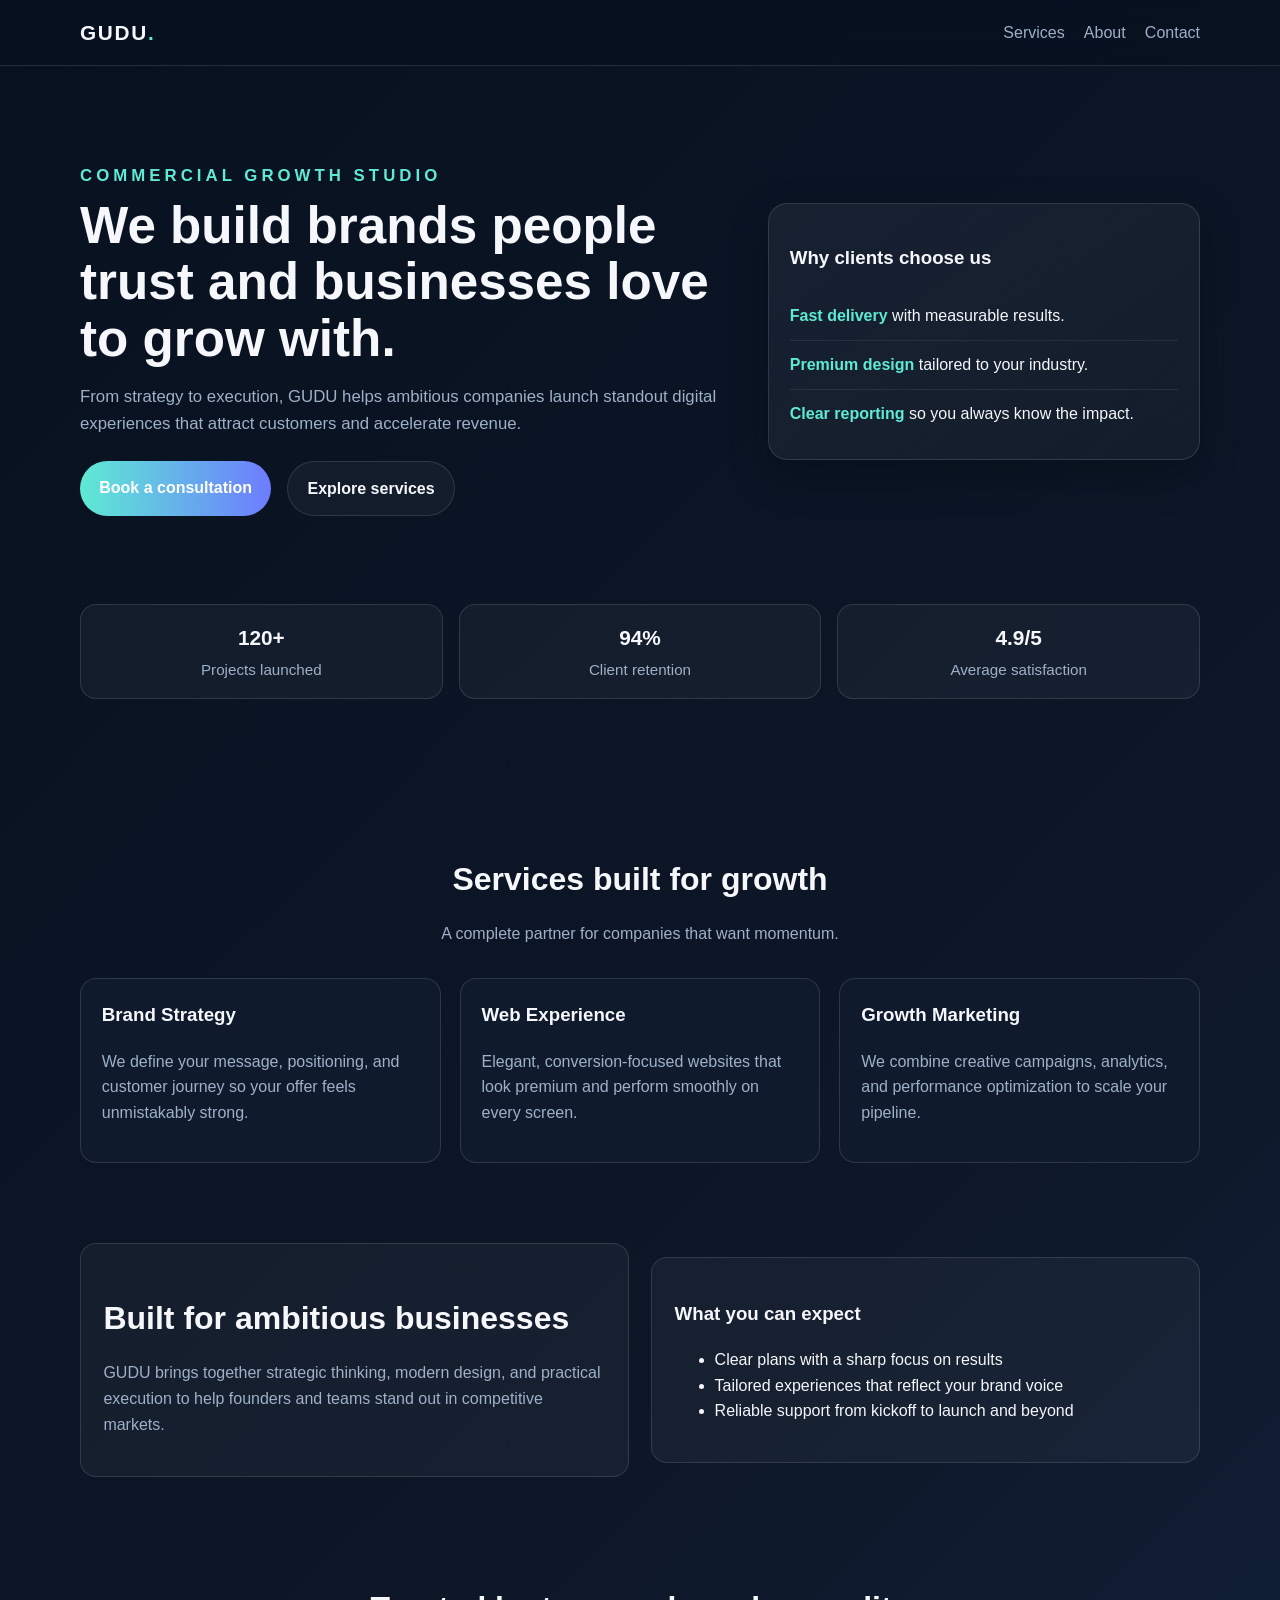
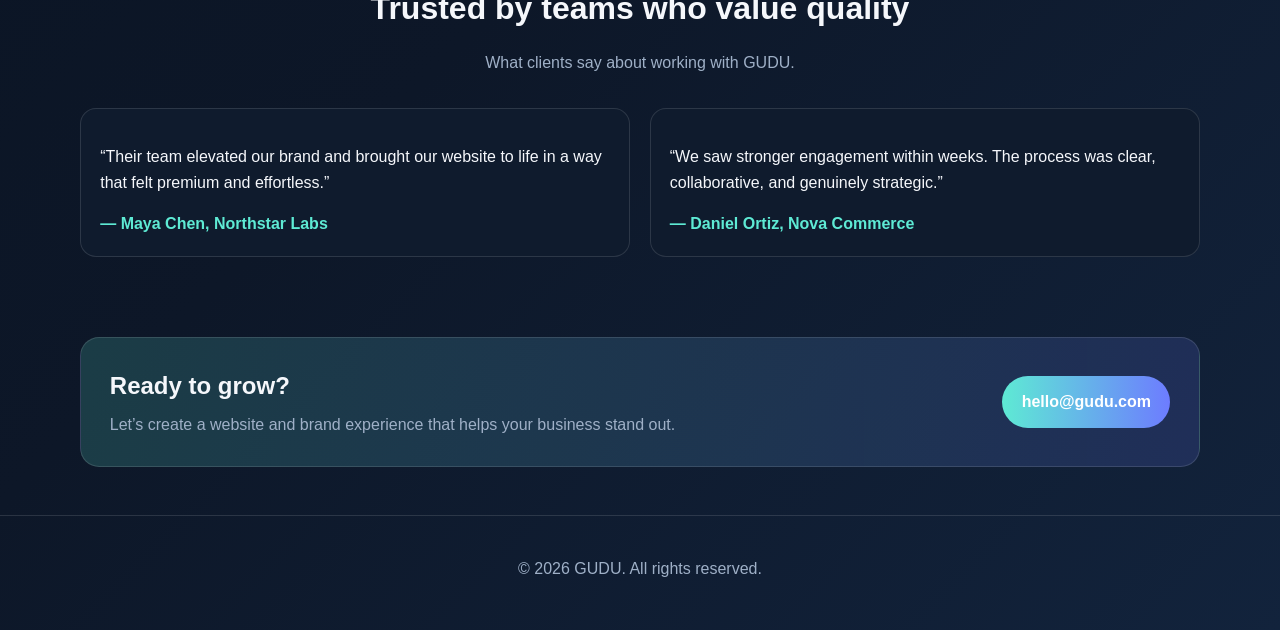
==== index.html @ cf5fed2d "First Commit" ====
<!DOCTYPE html>
<html lang="en">
  <head>
    <meta charset="UTF-8" />
    <meta name="viewport" content="width=device-width, initial-scale=1.0" />
    <meta
      name="description"
      content="GUDU helps modern businesses grow with strategy, design, and digital solutions."
    />
    <title>GUDU | Commercial Growth Studio</title>
    <style>
      :root {
        --bg: #07111f;
        --surface: #0f1b2d;
        --surface-2: #14233b;
        --text: #f5f7fb;
        --muted: #9fb0c7;
        --accent: #5eead4;
        --accent-2: #6d7cff;
        --border: rgba(255, 255, 255, 0.12);
      }

      * { box-sizing: border-box; }
      html { scroll-behavior: smooth; }
      body {
        margin: 0;
        font-family: "Segoe UI", Arial, sans-serif;
        color: var(--text);
        background: linear-gradient(135deg, var(--bg), #0d1728 60%, #12233c);
        line-height: 1.6;
      }

      a { color: inherit; text-decoration: none; }
      img { max-width: 100%; display: block; }

      .container {
        width: min(1120px, calc(100% - 2rem));
        margin: 0 auto;
      }

      header {
        position: sticky;
        top: 0;
        backdrop-filter: blur(14px);
        background: rgba(7, 17, 31, 0.75);
        border-bottom: 1px solid var(--border);
        z-index: 10;
      }

      nav {
        display: flex;
        justify-content: space-between;
        align-items: center;
        padding: 1rem 0;
      }

      .brand {
        font-size: 1.3rem;
        font-weight: 800;
        letter-spacing: 0.08em;
        text-transform: uppercase;
      }

      .brand span { color: var(--accent); }

      .nav-links {
        display: flex;
        gap: 1.2rem;
        color: var(--muted);
      }

      .nav-links a:hover { color: var(--text); }

      .hero {
        padding: 5rem 0 3.5rem;
        display: grid;
        grid-template-columns: 1.2fr 0.8fr;
        gap: 2.5rem;
        align-items: center;
      }

      .hero h1 {
        font-size: clamp(2.2rem, 4vw, 3.4rem);
        line-height: 1.1;
        margin: 0 0 1rem;
      }

      .hero p { color: var(--muted); font-size: 1.05rem; }

      .hero-actions {
        display: flex;
        gap: 1rem;
        margin-top: 1.5rem;
        flex-wrap: wrap;
      }

      .btn {
        display: inline-block;
        padding: 0.85rem 1.2rem;
        border-radius: 999px;
        font-weight: 700;
        transition: transform 180ms ease, background 180ms ease;
      }

      .btn:hover { transform: translateY(-2px); }
      .btn-primary { background: linear-gradient(90deg, var(--accent), var(--accent-2)); color: white; }
      .btn-secondary { border: 1px solid var(--border); background: rgba(255,255,255,0.04); }

      .hero-card {
        border: 1px solid var(--border);
        background: linear-gradient(145deg, rgba(255,255,255,0.06), rgba(255,255,255,0.03));
        border-radius: 1.2rem;
        padding: 1.3rem;
        box-shadow: 0 15px 40px rgba(0,0,0,0.24);
      }

      .hero-card ul { list-style: none; padding: 0; margin: 0; }
      .hero-card li { padding: 0.7rem 0; border-bottom: 1px solid rgba(255,255,255,0.08); }
      .hero-card li:last-child { border-bottom: 0; }
      .hero-card strong { color: var(--accent); }

      .stats {
        display: grid;
        grid-template-columns: repeat(3, 1fr);
        gap: 1rem;
        margin-bottom: 3rem;
      }

      .stat {
        background: rgba(255,255,255,0.04);
        border: 1px solid var(--border);
        border-radius: 1rem;
        padding: 1rem;
        text-align: center;
      }

      .stat h3 { margin: 0 0 0.2rem; font-size: 1.3rem; }
      .stat p { margin: 0; color: var(--muted); font-size: 0.95rem; }

      section { padding: 2rem 0 3rem; }
      .section-title {
        text-align: center;
        font-size: 2rem;
        margin-bottom: 0.6rem;
      }
      .section-subtitle { text-align: center; color: var(--muted); margin-bottom: 2rem; }

      .cards {
        display: grid;
        grid-template-columns: repeat(3, 1fr);
        gap: 1.2rem;
      }

      .card {
        background: var(--surface);
        border: 1px solid var(--border);
        border-radius: 1rem;
        padding: 1.3rem;
      }

      .card h3 { margin-top: 0; }
      .card p { color: var(--muted); }

      .about {
        display: grid;
        grid-template-columns: 1fr 1fr;
        gap: 1.4rem;
        align-items: center;
      }

      .about-box {
        background: rgba(255,255,255,0.04);
        border: 1px solid var(--border);
        border-radius: 1rem;
        padding: 1.4rem;
      }

      .testimonial-list {
        display: grid;
        grid-template-columns: repeat(2, 1fr);
        gap: 1.2rem;
      }

      .testimonial {
        background: var(--surface);
        border: 1px solid var(--border);
        border-radius: 1rem;
        padding: 1.2rem;
      }

      .testimonial .person { color: var(--accent); font-weight: 700; }

      .contact-box {
        background: linear-gradient(90deg, rgba(94,234,212,0.18), rgba(109,124,255,0.16));
        border: 1px solid var(--border);
        border-radius: 1.2rem;
        padding: 1.8rem;
        display: flex;
        justify-content: space-between;
        align-items: center;
        gap: 1rem;
        flex-wrap: wrap;
      }

      footer {
        padding: 1.5rem 0 2rem;
        color: var(--muted);
        text-align: center;
        border-top: 1px solid var(--border);
      }

      @media (max-width: 900px) {
        .hero, .about, .cards, .testimonial-list { grid-template-columns: 1fr; }
        .stats { grid-template-columns: 1fr; }
      }
    </style>
  </head>
  <body>
    <header>
      <div class="container">
        <nav>
          <a href="#" class="brand">GUDU<span>.</span></a>
          <div class="nav-links">
            <a href="#services">Services</a>
            <a href="#about">About</a>
            <a href="#contact">Contact</a>
          </div>
        </nav>
      </div>
    </header>

    <main>
      <section class="hero container">
        <div>
          <p style="text-transform: uppercase; letter-spacing: 0.24em; color: var(--accent); font-weight: 700; margin-bottom: 0.5rem;">Commercial growth studio</p>
          <h1>We build brands people trust and businesses love to grow with.</h1>
          <p>
            From strategy to execution, GUDU helps ambitious companies launch standout digital experiences that attract customers and accelerate revenue.
          </p>
          <div class="hero-actions">
            <a class="btn btn-primary" href="#contact">Book a consultation</a>
            <a class="btn btn-secondary" href="#services">Explore services</a>
          </div>
        </div>
        <div class="hero-card">
          <h3>Why clients choose us</h3>
          <ul>
            <li><strong>Fast delivery</strong> with measurable results.</li>
            <li><strong>Premium design</strong> tailored to your industry.</li>
            <li><strong>Clear reporting</strong> so you always know the impact.</li>
          </ul>
        </div>
      </section>

      <section class="container stats">
        <div class="stat">
          <h3>120+</h3>
          <p>Projects launched</p>
        </div>
        <div class="stat">
          <h3>94%</h3>
          <p>Client retention</p>
        </div>
        <div class="stat">
          <h3>4.9/5</h3>
          <p>Average satisfaction</p>
        </div>
      </section>

      <section id="services" class="container">
        <h2 class="section-title">Services built for growth</h2>
        <p class="section-subtitle">A complete partner for companies that want momentum.</p>
        <div class="cards">
          <article class="card">
            <h3>Brand Strategy</h3>
            <p>We define your message, positioning, and customer journey so your offer feels unmistakably strong.</p>
          </article>
          <article class="card">
            <h3>Web Experience</h3>
            <p>Elegant, conversion-focused websites that look premium and perform smoothly on every screen.</p>
          </article>
          <article class="card">
            <h3>Growth Marketing</h3>
            <p>We combine creative campaigns, analytics, and performance optimization to scale your pipeline.</p>
          </article>
        </div>
      </section>

      <section id="about" class="container about">
        <div class="about-box">
          <h2 class="section-title" style="text-align: left;">Built for ambitious businesses</h2>
          <p style="color: var(--muted);">
            GUDU brings together strategic thinking, modern design, and practical execution to help founders and teams stand out in competitive markets.
          </p>
        </div>
        <div class="about-box">
          <h3>What you can expect</h3>
          <ul>
            <li>Clear plans with a sharp focus on results</li>
            <li>Tailored experiences that reflect your brand voice</li>
            <li>Reliable support from kickoff to launch and beyond</li>
          </ul>
        </div>
      </section>

      <section class="container">
        <h2 class="section-title">Trusted by teams who value quality</h2>
        <p class="section-subtitle">What clients say about working with GUDU.</p>
        <div class="testimonial-list">
          <article class="testimonial">
            <p>“Their team elevated our brand and brought our website to life in a way that felt premium and effortless.”</p>
            <div class="person">— Maya Chen, Northstar Labs</div>
          </article>
          <article class="testimonial">
            <p>“We saw stronger engagement within weeks. The process was clear, collaborative, and genuinely strategic.”</p>
            <div class="person">— Daniel Ortiz, Nova Commerce</div>
          </article>
        </div>
      </section>

      <section id="contact" class="container">
        <div class="contact-box">
          <div>
            <h2 style="margin: 0 0 0.4rem;">Ready to grow?</h2>
            <p style="margin: 0; color: var(--muted);">Let’s create a website and brand experience that helps your business stand out.</p>
          </div>
          <a class="btn btn-primary" href="mailto:hello@gudu.com">hello@gudu.com</a>
        </div>
      </section>
    </main>

    <footer>
      <div class="container">
        <p>© <span id="year"></span> GUDU. All rights reserved.</p>
      </div>
    </footer>

    <script>
      document.getElementById('year').textContent = new Date().getFullYear();
    </script>
  </body>
</html>
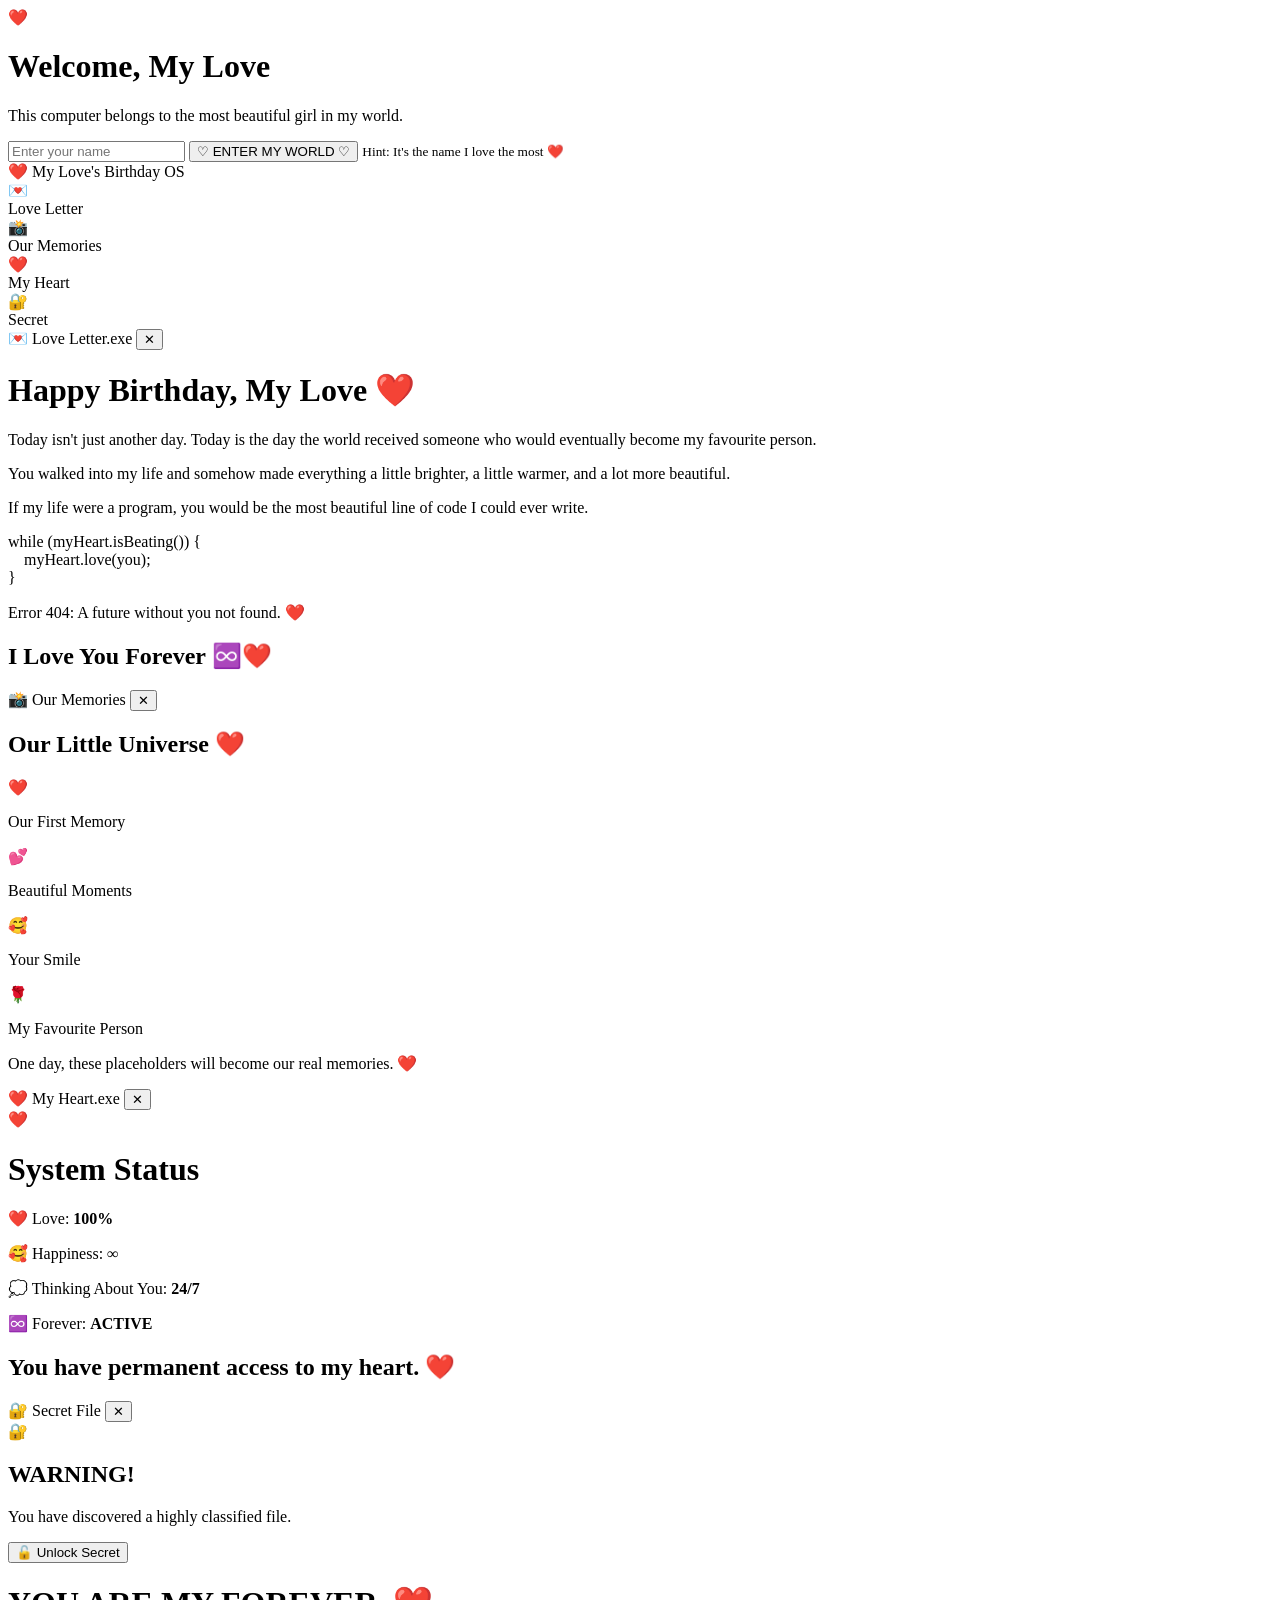
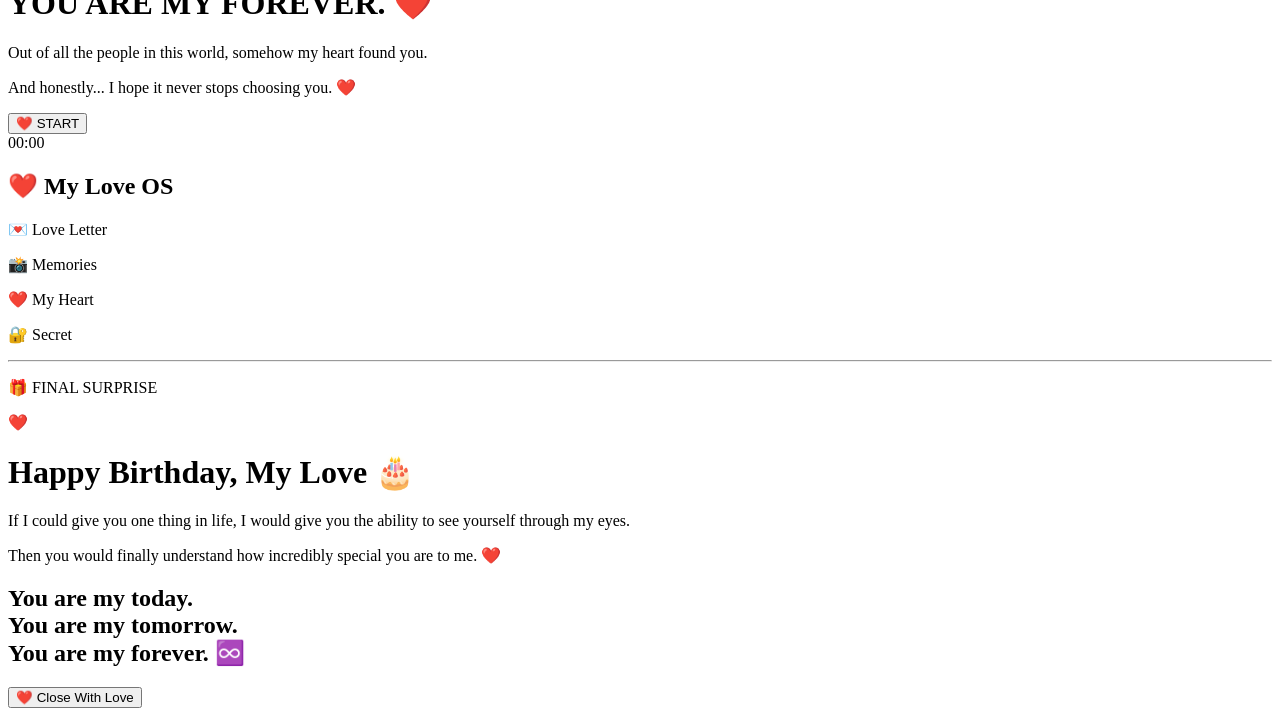
==== commit 82a8dfdc: "Add initial HTML structure for Birthday OS" ====
--- a/index.html
+++ b/index.html
@@ -1,342 +1,326 @@
 <!DOCTYPE html>
 <html lang="en">
-  <head>
-    <meta charset="UTF-8" />
-    <meta name="viewport" content="width=device-width, initial-scale=1.0" />
-    <meta
-      name="description"
-      content="GUDU helps modern businesses grow with strategy, design, and digital solutions."
-    />
-    <title>GUDU | Commercial Growth Studio</title>
-    <style>
-      :root {
-        --bg: #07111f;
-        --surface: #0f1b2d;
-        --surface-2: #14233b;
-        --text: #f5f7fb;
-        --muted: #9fb0c7;
-        --accent: #5eead4;
-        --accent-2: #6d7cff;
-        --border: rgba(255, 255, 255, 0.12);
-      }
-
-      * { box-sizing: border-box; }
-      html { scroll-behavior: smooth; }
-      body {
-        margin: 0;
-        font-family: "Segoe UI", Arial, sans-serif;
-        color: var(--text);
-        background: linear-gradient(135deg, var(--bg), #0d1728 60%, #12233c);
-        line-height: 1.6;
-      }
-
-      a { color: inherit; text-decoration: none; }
-      img { max-width: 100%; display: block; }
-
-      .container {
-        width: min(1120px, calc(100% - 2rem));
-        margin: 0 auto;
-      }
-
-      header {
-        position: sticky;
-        top: 0;
-        backdrop-filter: blur(14px);
-        background: rgba(7, 17, 31, 0.75);
-        border-bottom: 1px solid var(--border);
-        z-index: 10;
-      }
-
-      nav {
-        display: flex;
-        justify-content: space-between;
-        align-items: center;
-        padding: 1rem 0;
-      }
-
-      .brand {
-        font-size: 1.3rem;
-        font-weight: 800;
-        letter-spacing: 0.08em;
-        text-transform: uppercase;
-      }
-
-      .brand span { color: var(--accent); }
-
-      .nav-links {
-        display: flex;
-        gap: 1.2rem;
-        color: var(--muted);
-      }
-
-      .nav-links a:hover { color: var(--text); }
-
-      .hero {
-        padding: 5rem 0 3.5rem;
-        display: grid;
-        grid-template-columns: 1.2fr 0.8fr;
-        gap: 2.5rem;
-        align-items: center;
-      }
-
-      .hero h1 {
-        font-size: clamp(2.2rem, 4vw, 3.4rem);
-        line-height: 1.1;
-        margin: 0 0 1rem;
-      }
-
-      .hero p { color: var(--muted); font-size: 1.05rem; }
-
-      .hero-actions {
-        display: flex;
-        gap: 1rem;
-        margin-top: 1.5rem;
-        flex-wrap: wrap;
-      }
-
-      .btn {
-        display: inline-block;
-        padding: 0.85rem 1.2rem;
-        border-radius: 999px;
-        font-weight: 700;
-        transition: transform 180ms ease, background 180ms ease;
-      }
-
-      .btn:hover { transform: translateY(-2px); }
-      .btn-primary { background: linear-gradient(90deg, var(--accent), var(--accent-2)); color: white; }
-      .btn-secondary { border: 1px solid var(--border); background: rgba(255,255,255,0.04); }
-
-      .hero-card {
-        border: 1px solid var(--border);
-        background: linear-gradient(145deg, rgba(255,255,255,0.06), rgba(255,255,255,0.03));
-        border-radius: 1.2rem;
-        padding: 1.3rem;
-        box-shadow: 0 15px 40px rgba(0,0,0,0.24);
-      }
-
-      .hero-card ul { list-style: none; padding: 0; margin: 0; }
-      .hero-card li { padding: 0.7rem 0; border-bottom: 1px solid rgba(255,255,255,0.08); }
-      .hero-card li:last-child { border-bottom: 0; }
-      .hero-card strong { color: var(--accent); }
-
-      .stats {
-        display: grid;
-        grid-template-columns: repeat(3, 1fr);
-        gap: 1rem;
-        margin-bottom: 3rem;
-      }
-
-      .stat {
-        background: rgba(255,255,255,0.04);
-        border: 1px solid var(--border);
-        border-radius: 1rem;
-        padding: 1rem;
-        text-align: center;
-      }
-
-      .stat h3 { margin: 0 0 0.2rem; font-size: 1.3rem; }
-      .stat p { margin: 0; color: var(--muted); font-size: 0.95rem; }
-
-      section { padding: 2rem 0 3rem; }
-      .section-title {
-        text-align: center;
-        font-size: 2rem;
-        margin-bottom: 0.6rem;
-      }
-      .section-subtitle { text-align: center; color: var(--muted); margin-bottom: 2rem; }
-
-      .cards {
-        display: grid;
-        grid-template-columns: repeat(3, 1fr);
-        gap: 1.2rem;
-      }
-
-      .card {
-        background: var(--surface);
-        border: 1px solid var(--border);
-        border-radius: 1rem;
-        padding: 1.3rem;
-      }
-
-      .card h3 { margin-top: 0; }
-      .card p { color: var(--muted); }
-
-      .about {
-        display: grid;
-        grid-template-columns: 1fr 1fr;
-        gap: 1.4rem;
-        align-items: center;
-      }
-
-      .about-box {
-        background: rgba(255,255,255,0.04);
-        border: 1px solid var(--border);
-        border-radius: 1rem;
-        padding: 1.4rem;
-      }
-
-      .testimonial-list {
-        display: grid;
-        grid-template-columns: repeat(2, 1fr);
-        gap: 1.2rem;
-      }
-
-      .testimonial {
-        background: var(--surface);
-        border: 1px solid var(--border);
-        border-radius: 1rem;
-        padding: 1.2rem;
-      }
-
-      .testimonial .person { color: var(--accent); font-weight: 700; }
-
-      .contact-box {
-        background: linear-gradient(90deg, rgba(94,234,212,0.18), rgba(109,124,255,0.16));
-        border: 1px solid var(--border);
-        border-radius: 1.2rem;
-        padding: 1.8rem;
-        display: flex;
-        justify-content: space-between;
-        align-items: center;
-        gap: 1rem;
-        flex-wrap: wrap;
-      }
-
-      footer {
-        padding: 1.5rem 0 2rem;
-        color: var(--muted);
-        text-align: center;
-        border-top: 1px solid var(--border);
-      }
-
-      @media (max-width: 900px) {
-        .hero, .about, .cards, .testimonial-list { grid-template-columns: 1fr; }
-        .stats { grid-template-columns: 1fr; }
-      }
-    </style>
-  </head>
-  <body>
-    <header>
-      <div class="container">
-        <nav>
-          <a href="#" class="brand">GUDU<span>.</span></a>
-          <div class="nav-links">
-            <a href="#services">Services</a>
-            <a href="#about">About</a>
-            <a href="#contact">Contact</a>
-          </div>
-        </nav>
-      </div>
-    </header>
-
-    <main>
-      <section class="hero container">
-        <div>
-          <p style="text-transform: uppercase; letter-spacing: 0.24em; color: var(--accent); font-weight: 700; margin-bottom: 0.5rem;">Commercial growth studio</p>
-          <h1>We build brands people trust and businesses love to grow with.</h1>
-          <p>
-            From strategy to execution, GUDU helps ambitious companies launch standout digital experiences that attract customers and accelerate revenue.
-          </p>
-          <div class="hero-actions">
-            <a class="btn btn-primary" href="#contact">Book a consultation</a>
-            <a class="btn btn-secondary" href="#services">Explore services</a>
-          </div>
-        </div>
-        <div class="hero-card">
-          <h3>Why clients choose us</h3>
-          <ul>
-            <li><strong>Fast delivery</strong> with measurable results.</li>
-            <li><strong>Premium design</strong> tailored to your industry.</li>
-            <li><strong>Clear reporting</strong> so you always know the impact.</li>
-          </ul>
-        </div>
-      </section>
-
-      <section class="container stats">
-        <div class="stat">
-          <h3>120+</h3>
-          <p>Projects launched</p>
-        </div>
-        <div class="stat">
-          <h3>94%</h3>
-          <p>Client retention</p>
-        </div>
-        <div class="stat">
-          <h3>4.9/5</h3>
-          <p>Average satisfaction</p>
-        </div>
-      </section>
-
-      <section id="services" class="container">
-        <h2 class="section-title">Services built for growth</h2>
-        <p class="section-subtitle">A complete partner for companies that want momentum.</p>
-        <div class="cards">
-          <article class="card">
-            <h3>Brand Strategy</h3>
-            <p>We define your message, positioning, and customer journey so your offer feels unmistakably strong.</p>
-          </article>
-          <article class="card">
-            <h3>Web Experience</h3>
-            <p>Elegant, conversion-focused websites that look premium and perform smoothly on every screen.</p>
-          </article>
-          <article class="card">
-            <h3>Growth Marketing</h3>
-            <p>We combine creative campaigns, analytics, and performance optimization to scale your pipeline.</p>
-          </article>
-        </div>
-      </section>
-
-      <section id="about" class="container about">
-        <div class="about-box">
-          <h2 class="section-title" style="text-align: left;">Built for ambitious businesses</h2>
-          <p style="color: var(--muted);">
-            GUDU brings together strategic thinking, modern design, and practical execution to help founders and teams stand out in competitive markets.
-          </p>
-        </div>
-        <div class="about-box">
-          <h3>What you can expect</h3>
-          <ul>
-            <li>Clear plans with a sharp focus on results</li>
-            <li>Tailored experiences that reflect your brand voice</li>
-            <li>Reliable support from kickoff to launch and beyond</li>
-          </ul>
-        </div>
-      </section>
-
-      <section class="container">
-        <h2 class="section-title">Trusted by teams who value quality</h2>
-        <p class="section-subtitle">What clients say about working with GUDU.</p>
-        <div class="testimonial-list">
-          <article class="testimonial">
-            <p>“Their team elevated our brand and brought our website to life in a way that felt premium and effortless.”</p>
-            <div class="person">— Maya Chen, Northstar Labs</div>
-          </article>
-          <article class="testimonial">
-            <p>“We saw stronger engagement within weeks. The process was clear, collaborative, and genuinely strategic.”</p>
-            <div class="person">— Daniel Ortiz, Nova Commerce</div>
-          </article>
-        </div>
-      </section>
-
-      <section id="contact" class="container">
-        <div class="contact-box">
-          <div>
-            <h2 style="margin: 0 0 0.4rem;">Ready to grow?</h2>
-            <p style="margin: 0; color: var(--muted);">Let’s create a website and brand experience that helps your business stand out.</p>
-          </div>
-          <a class="btn btn-primary" href="mailto:hello@gudu.com">hello@gudu.com</a>
-        </div>
-      </section>
+<head>
+    <meta charset="UTF-8">
+    <meta name="viewport" content="width=device-width, initial-scale=1.0">
+    <title>Her Birthday OS ❤️</title>
+    <link rel="stylesheet" href="style.css">
+</head>
+
+<body>
+
+    <!-- LOGIN SCREEN -->
+    <div id="loginScreen">
+        <div class="login-box">
+            <div class="user-icon">❤️</div>
+
+            <h1>Welcome, My Love</h1>
+            <p>This computer belongs to the most beautiful girl in my world.</p>
+
+            <input type="text" id="nameInput" placeholder="Enter your name">
+
+            <button onclick="login()">♡ ENTER MY WORLD ♡</button>
+
+            <small>Hint: It's the name I love the most ❤️</small>
+        </div>
+    </div>
+
+
+    <!-- DESKTOP -->
+    <main id="desktop">
+
+        <div class="desktop-title">
+            <span>❤️</span> My Love's Birthday OS
+        </div>
+
+        <!-- DESKTOP ICONS -->
+
+        <div class="icon" onclick="openWindow('loveWindow')">
+            <div>💌</div>
+            <span>Love Letter</span>
+        </div>
+
+        <div class="icon icon2" onclick="openWindow('galleryWindow')">
+            <div>📸</div>
+            <span>Our Memories</span>
+        </div>
+
+        <div class="icon icon3" onclick="openWindow('heartWindow')">
+            <div>❤️</div>
+            <span>My Heart</span>
+        </div>
+
+        <div class="icon icon4" onclick="openWindow('secretWindow')">
+            <div>🔐</div>
+            <span>Secret</span>
+        </div>
+
+
+        <!-- LOVE LETTER WINDOW -->
+
+        <div class="window" id="loveWindow">
+
+            <div class="window-header">
+                <span>💌 Love Letter.exe</span>
+
+                <button onclick="closeWindow('loveWindow')">
+                    ✕
+                </button>
+            </div>
+
+            <div class="window-content love-letter">
+
+                <h1>Happy Birthday, My Love ❤️</h1>
+
+                <p>
+                    Today isn't just another day.
+                    Today is the day the world received someone
+                    who would eventually become my favourite person.
+                </p>
+
+                <p>
+                    You walked into my life and somehow made
+                    everything a little brighter, a little warmer,
+                    and a lot more beautiful.
+                </p>
+
+                <p>
+                    If my life were a program,
+                    you would be the most beautiful line of code
+                    I could ever write.
+                </p>
+
+                <div class="code-love">
+                    while (myHeart.isBeating()) {<br>
+                    &nbsp;&nbsp;&nbsp;&nbsp;myHeart.love(you);<br>
+                    }
+                </div>
+
+                <p class="forever">
+                    Error 404: A future without you not found. ❤️
+                </p>
+
+                <h2>I Love You Forever ♾️❤️</h2>
+
+            </div>
+        </div>
+
+
+        <!-- GALLERY WINDOW -->
+
+        <div class="window" id="galleryWindow">
+
+            <div class="window-header">
+                <span>📸 Our Memories</span>
+
+                <button onclick="closeWindow('galleryWindow')">
+                    ✕
+                </button>
+            </div>
+
+            <div class="window-content gallery">
+
+                <h2>Our Little Universe ❤️</h2>
+
+                <div class="photos">
+
+                    <div class="photo">
+                        <span>❤️</span>
+                        <p>Our First Memory</p>
+                    </div>
+
+                    <div class="photo">
+                        <span>💕</span>
+                        <p>Beautiful Moments</p>
+                    </div>
+
+                    <div class="photo">
+                        <span>🥰</span>
+                        <p>Your Smile</p>
+                    </div>
+
+                    <div class="photo">
+                        <span>🌹</span>
+                        <p>My Favourite Person</p>
+                    </div>
+
+                </div>
+
+                <p class="gallery-text">
+                    One day, these placeholders will become
+                    our real memories. ❤️
+                </p>
+
+            </div>
+        </div>
+
+
+        <!-- HEART WINDOW -->
+
+        <div class="window" id="heartWindow">
+
+            <div class="window-header">
+                <span>❤️ My Heart.exe</span>
+
+                <button onclick="closeWindow('heartWindow')">
+                    ✕
+                </button>
+            </div>
+
+            <div class="window-content heart-page">
+
+                <div class="big-heart">❤️</div>
+
+                <h1>System Status</h1>
+
+                <div class="status">
+                    <p>❤️ Love: <b>100%</b></p>
+                    <p>🥰 Happiness: <b>∞</b></p>
+                    <p>💭 Thinking About You: <b>24/7</b></p>
+                    <p>♾️ Forever: <b>ACTIVE</b></p>
+                </div>
+
+                <h2>
+                    You have permanent access to my heart. ❤️
+                </h2>
+
+            </div>
+        </div>
+
+
+        <!-- SECRET WINDOW -->
+
+        <div class="window" id="secretWindow">
+
+            <div class="window-header">
+                <span>🔐 Secret File</span>
+
+                <button onclick="closeWindow('secretWindow')">
+                    ✕
+                </button>
+            </div>
+
+            <div class="window-content secret">
+
+                <div class="lock">🔐</div>
+
+                <h2>WARNING!</h2>
+
+                <p>
+                    You have discovered a highly classified file.
+                </p>
+
+                <button onclick="revealSecret()">
+                    🔓 Unlock Secret
+                </button>
+
+                <div id="secretMessage">
+                    <h1>YOU ARE MY FOREVER. ❤️</h1>
+
+                    <p>
+                        Out of all the people in this world,
+                        somehow my heart found you.
+                    </p>
+
+                    <p>
+                        And honestly...
+                        I hope it never stops choosing you. ❤️
+                    </p>
+                </div>
+
+            </div>
+        </div>
+
+
+        <!-- START BAR -->
+
+        <div class="taskbar">
+
+            <button class="start-button" onclick="showStart()">
+                ❤️ START
+            </button>
+
+            <div class="task-time" id="clock">
+                00:00
+            </div>
+
+        </div>
+
+
+        <!-- START MENU -->
+
+        <div id="startMenu">
+
+            <h2>❤️ My Love OS</h2>
+
+            <p onclick="openWindow('loveWindow')">
+                💌 Love Letter
+            </p>
+
+            <p onclick="openWindow('galleryWindow')">
+                📸 Memories
+            </p>
+
+            <p onclick="openWindow('heartWindow')">
+                ❤️ My Heart
+            </p>
+
+            <p onclick="openWindow('secretWindow')">
+                🔐 Secret
+            </p>
+
+            <hr>
+
+            <p onclick="finalSurprise()">
+                🎁 FINAL SURPRISE
+            </p>
+
+        </div>
+
     </main>
 
-    <footer>
-      <div class="container">
-        <p>© <span id="year"></span> GUDU. All rights reserved.</p>
-      </div>
-    </footer>
-
-    <script>
-      document.getElementById('year').textContent = new Date().getFullYear();
-    </script>
-  </body>
+
+    <!-- FINAL SURPRISE -->
+
+    <div id="finalScreen">
+
+        <div class="final-content">
+
+            <div class="final-heart">
+                ❤️
+            </div>
+
+            <h1>Happy Birthday, My Love 🎂</h1>
+
+            <p>
+                If I could give you one thing in life,
+                I would give you the ability to see yourself
+                through my eyes.
+            </p>
+
+            <p>
+                Then you would finally understand
+                how incredibly special you are to me. ❤️
+            </p>
+
+            <h2>
+                You are my today.<br>
+                You are my tomorrow.<br>
+                You are my forever. ♾️
+            </h2>
+
+            <button onclick="closeFinal()">
+                ❤️ Close With Love
+            </button>
+
+        </div>
+
+    </div>
+
+
+    <div id="hearts"></div>
+
+    <script src="script.js"></script>
+
+</body>
 </html>
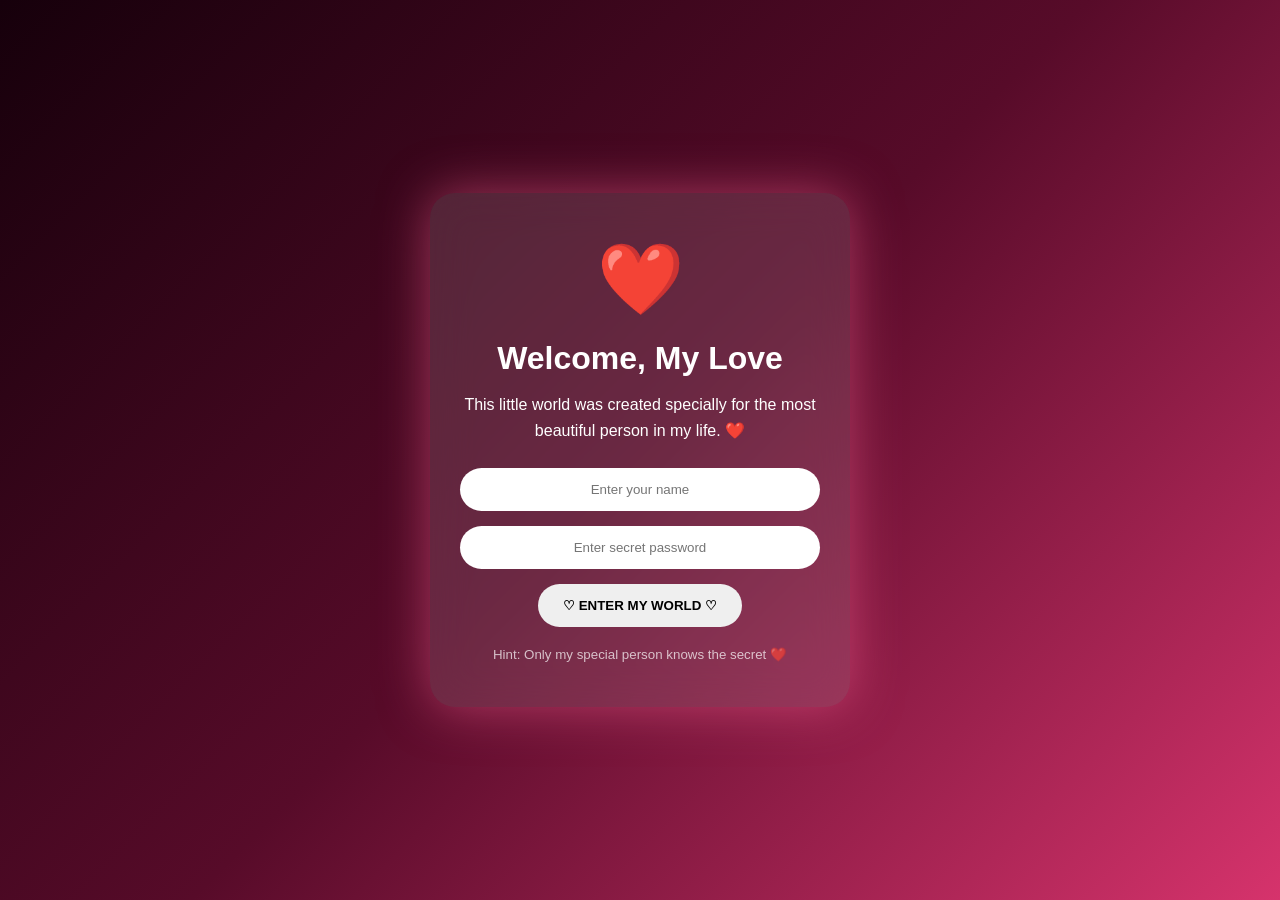
==== commit 094ebbab: "Update birthday theme and content in index.html" ====
--- a/index.html
+++ b/index.html
@@ -1,275 +1,488 @@
 <!DOCTYPE html>
 <html lang="en">
+
 <head>
     <meta charset="UTF-8">
     <meta name="viewport" content="width=device-width, initial-scale=1.0">
-    <title>Her Birthday OS ❤️</title>
+
+    <title>My Love's Birthday ❤️</title>
+
     <link rel="stylesheet" href="style.css">
 </head>
 
 <body>
 
-    <!-- LOGIN SCREEN -->
+    <!-- =========================
+         LOGIN SCREEN
+    ========================== -->
+
     <div id="loginScreen">
+
         <div class="login-box">
-            <div class="user-icon">❤️</div>
+
+            <div class="user-icon">
+                ❤️
+            </div>
 
             <h1>Welcome, My Love</h1>
-            <p>This computer belongs to the most beautiful girl in my world.</p>
-
-            <input type="text" id="nameInput" placeholder="Enter your name">
-
-            <button onclick="login()">♡ ENTER MY WORLD ♡</button>
-
-            <small>Hint: It's the name I love the most ❤️</small>
-        </div>
+
+            <p>
+                This little world was created specially
+                for the most beautiful person in my life. ❤️
+            </p>
+
+            <input
+                type="text"
+                id="nameInput"
+                placeholder="Enter your name"
+                autocomplete="off"
+            >
+
+            <input
+                type="password"
+                id="passwordInput"
+                placeholder="Enter secret password"
+            >
+
+            <button onclick="login()">
+                ♡ ENTER MY WORLD ♡
+            </button>
+
+            <small>
+                Hint: Only my special person knows the secret ❤️
+            </small>
+
+        </div>
+
     </div>
 
 
-    <!-- DESKTOP -->
+    <!-- =========================
+         DESKTOP
+    ========================== -->
+
     <main id="desktop">
 
         <div class="desktop-title">
-            <span>❤️</span> My Love's Birthday OS
-        </div>
-
-        <!-- DESKTOP ICONS -->
+            ❤️ My Love's Birthday OS
+        </div>
+
+
+        <!-- Desktop Icons -->
 
         <div class="icon" onclick="openWindow('loveWindow')">
             <div>💌</div>
             <span>Love Letter</span>
         </div>
 
+
         <div class="icon icon2" onclick="openWindow('galleryWindow')">
             <div>📸</div>
             <span>Our Memories</span>
         </div>
 
+
         <div class="icon icon3" onclick="openWindow('heartWindow')">
             <div>❤️</div>
             <span>My Heart</span>
         </div>
 
+
         <div class="icon icon4" onclick="openWindow('secretWindow')">
             <div>🔐</div>
             <span>Secret</span>
         </div>
 
 
-        <!-- LOVE LETTER WINDOW -->
+        <!-- =========================
+             LOVE LETTER WINDOW
+        ========================== -->
 
         <div class="window" id="loveWindow">
 
             <div class="window-header">
-                <span>💌 Love Letter.exe</span>
+
+                <span>
+                    💌 Love Letter.exe
+                </span>
 
                 <button onclick="closeWindow('loveWindow')">
                     ✕
                 </button>
-            </div>
+
+            </div>
+
 
             <div class="window-content love-letter">
 
-                <h1>Happy Birthday, My Love ❤️</h1>
+                <h1>
+                    Happy Birthday, My Love ❤️
+                </h1>
+
 
                 <p>
                     Today isn't just another day.
-                    Today is the day the world received someone
-                    who would eventually become my favourite person.
-                </p>
+                    Today is the day the world received
+                    someone who would eventually become
+                    my favourite person.
+                </p>
+
 
                 <p>
-                    You walked into my life and somehow made
-                    everything a little brighter, a little warmer,
-                    and a lot more beautiful.
-                </p>
+                    You walked into my life and somehow
+                    made everything brighter, warmer,
+                    and much more beautiful.
+                </p>
+
+
+                <p>
+                    Your smile became my favourite view.
+                    Your voice became my favourite sound.
+                    And your presence became my favourite
+                    part of every day.
+                </p>
+
 
                 <p>
                     If my life were a program,
-                    you would be the most beautiful line of code
-                    I could ever write.
-                </p>
+                    you would be the most beautiful
+                    line of code I could ever write.
+                </p>
+
 
                 <div class="code-love">
-                    while (myHeart.isBeating()) {<br>
-                    &nbsp;&nbsp;&nbsp;&nbsp;myHeart.love(you);<br>
+
+                    while (myHeart.isBeating()) {
+
+                    <br>
+
+                    &nbsp;&nbsp;&nbsp;&nbsp;
+                    myHeart.love(you);
+
+                    <br>
+
                     }
+
                 </div>
 
+
                 <p class="forever">
-                    Error 404: A future without you not found. ❤️
-                </p>
-
-                <h2>I Love You Forever ♾️❤️</h2>
-
-            </div>
-        </div>
-
-
-        <!-- GALLERY WINDOW -->
+
+                    Error 404:
+                    A future without you not found. ❤️
+
+                </p>
+
+
+                <h2>
+                    I Love You Forever ♾️❤️
+                </h2>
+
+            </div>
+
+        </div>
+
+
+        <!-- =========================
+             MEMORIES WINDOW
+        ========================== -->
 
         <div class="window" id="galleryWindow">
 
             <div class="window-header">
-                <span>📸 Our Memories</span>
+
+                <span>
+                    📸 Our Memories
+                </span>
 
                 <button onclick="closeWindow('galleryWindow')">
                     ✕
                 </button>
-            </div>
+
+            </div>
+
 
             <div class="window-content gallery">
 
-                <h2>Our Little Universe ❤️</h2>
+                <h2>
+                    Our Little Universe ❤️
+                </h2>
+
 
                 <div class="photos">
 
                     <div class="photo">
-                        <span>❤️</span>
-                        <p>Our First Memory</p>
+
+                        <span>
+                            ❤️
+                        </span>
+
+                        <p>
+                            Our First Memory
+                        </p>
+
                     </div>
 
+
                     <div class="photo">
-                        <span>💕</span>
-                        <p>Beautiful Moments</p>
+
+                        <span>
+                            💕
+                        </span>
+
+                        <p>
+                            Beautiful Moments
+                        </p>
+
                     </div>
 
+
                     <div class="photo">
-                        <span>🥰</span>
-                        <p>Your Smile</p>
+
+                        <span>
+                            🥰
+                        </span>
+
+                        <p>
+                            Your Beautiful Smile
+                        </p>
+
                     </div>
 
+
                     <div class="photo">
-                        <span>🌹</span>
-                        <p>My Favourite Person</p>
+
+                        <span>
+                            🌹
+                        </span>
+
+                        <p>
+                            My Favourite Person
+                        </p>
+
                     </div>
 
                 </div>
 
+
                 <p class="gallery-text">
-                    One day, these placeholders will become
-                    our real memories. ❤️
-                </p>
-
-            </div>
-        </div>
-
-
-        <!-- HEART WINDOW -->
+
+                    Every moment with you
+                    is a memory I want to keep forever. ❤️
+
+                </p>
+
+            </div>
+
+        </div>
+
+
+        <!-- =========================
+             MY HEART WINDOW
+        ========================== -->
 
         <div class="window" id="heartWindow">
 
             <div class="window-header">
-                <span>❤️ My Heart.exe</span>
+
+                <span>
+                    ❤️ My Heart.exe
+                </span>
 
                 <button onclick="closeWindow('heartWindow')">
                     ✕
                 </button>
-            </div>
+
+            </div>
+
 
             <div class="window-content heart-page">
 
-                <div class="big-heart">❤️</div>
-
-                <h1>System Status</h1>
+                <div class="big-heart">
+                    ❤️
+                </div>
+
+
+                <h1>
+                    System Status
+                </h1>
+
 
                 <div class="status">
-                    <p>❤️ Love: <b>100%</b></p>
-                    <p>🥰 Happiness: <b>∞</b></p>
-                    <p>💭 Thinking About You: <b>24/7</b></p>
-                    <p>♾️ Forever: <b>ACTIVE</b></p>
+
+                    <p>
+                        ❤️ Love:
+                        <b>100%</b>
+                    </p>
+
+                    <p>
+                        🥰 Happiness:
+                        <b>∞</b>
+                    </p>
+
+                    <p>
+                        💭 Thinking About You:
+                        <b>24/7</b>
+                    </p>
+
+                    <p>
+                        💕 Missing You:
+                        <b>Always</b>
+                    </p>
+
+                    <p>
+                        ♾️ Forever:
+                        <b>ACTIVE</b>
+                    </p>
+
                 </div>
 
+
                 <h2>
-                    You have permanent access to my heart. ❤️
+                    You have permanent access
+                    to my heart. ❤️
                 </h2>
 
             </div>
-        </div>
-
-
-        <!-- SECRET WINDOW -->
+
+        </div>
+
+
+        <!-- =========================
+             SECRET WINDOW
+        ========================== -->
 
         <div class="window" id="secretWindow">
 
             <div class="window-header">
-                <span>🔐 Secret File</span>
+
+                <span>
+                    🔐 Secret File
+                </span>
 
                 <button onclick="closeWindow('secretWindow')">
                     ✕
                 </button>
-            </div>
+
+            </div>
+
 
             <div class="window-content secret">
 
-                <div class="lock">🔐</div>
-
-                <h2>WARNING!</h2>
+                <div class="lock">
+                    🔐
+                </div>
+
+
+                <h2>
+                    CLASSIFIED FILE
+                </h2>
+
 
                 <p>
-                    You have discovered a highly classified file.
-                </p>
+                    You have discovered
+                    a highly classified file.
+                </p>
+
+
+                <br>
+
 
                 <button onclick="revealSecret()">
                     🔓 Unlock Secret
                 </button>
 
+
                 <div id="secretMessage">
-                    <h1>YOU ARE MY FOREVER. ❤️</h1>
+
+                    <h1>
+                        YOU ARE MY FOREVER ❤️
+                    </h1>
+
 
                     <p>
                         Out of all the people in this world,
                         somehow my heart found you.
                     </p>
 
+
                     <p>
                         And honestly...
-                        I hope it never stops choosing you. ❤️
-                    </p>
+                        I hope it never stops choosing you.
+                        ❤️
+                    </p>
+
+
+                    <p>
+                        No matter where life takes us,
+                        I want to keep making memories
+                        with you.
+                    </p>
+
                 </div>
 
             </div>
-        </div>
-
-
-        <!-- START BAR -->
+
+        </div>
+
+
+        <!-- =========================
+             TASKBAR
+        ========================== -->
 
         <div class="taskbar">
 
-            <button class="start-button" onclick="showStart()">
+            <button
+                class="start-button"
+                onclick="showStart()"
+            >
                 ❤️ START
             </button>
 
-            <div class="task-time" id="clock">
+
+            <div
+                class="task-time"
+                id="clock"
+            >
                 00:00
             </div>
 
         </div>
 
 
-        <!-- START MENU -->
+        <!-- =========================
+             START MENU
+        ========================== -->
 
         <div id="startMenu">
 
-            <h2>❤️ My Love OS</h2>
+            <h2>
+                ❤️ My Love OS
+            </h2>
+
 
             <p onclick="openWindow('loveWindow')">
                 💌 Love Letter
             </p>
 
+
             <p onclick="openWindow('galleryWindow')">
-                📸 Memories
-            </p>
+                📸 Our Memories
+            </p>
+
 
             <p onclick="openWindow('heartWindow')">
                 ❤️ My Heart
             </p>
 
+
             <p onclick="openWindow('secretWindow')">
                 🔐 Secret
             </p>
 
+
             <hr>
+
 
             <p onclick="finalSurprise()">
                 🎁 FINAL SURPRISE
@@ -280,7 +493,9 @@
     </main>
 
 
-    <!-- FINAL SURPRISE -->
+    <!-- =========================
+         FINAL SURPRISE
+    ========================== -->
 
     <div id="finalScreen">
 
@@ -290,27 +505,53 @@
                 ❤️
             </div>
 
-            <h1>Happy Birthday, My Love 🎂</h1>
+
+            <h1>
+                Happy Birthday, My Love 🎂
+            </h1>
+
 
             <p>
                 If I could give you one thing in life,
-                I would give you the ability to see yourself
-                through my eyes.
-            </p>
+                I would give you the ability to see
+                yourself through my eyes.
+            </p>
+
 
             <p>
                 Then you would finally understand
-                how incredibly special you are to me. ❤️
-            </p>
+                how incredibly special you are to me.
+                ❤️
+            </p>
+
 
             <h2>
-                You are my today.<br>
-                You are my tomorrow.<br>
+
+                You are my today. ❤️
+
+                <br>
+
+                You are my tomorrow. 💕
+
+                <br>
+
                 You are my forever. ♾️
+
             </h2>
 
+
+            <p>
+
+                Thank you for being
+                the most beautiful part of my life.
+
+            </p>
+
+
             <button onclick="closeFinal()">
+
                 ❤️ Close With Love
+
             </button>
 
         </div>
@@ -318,9 +559,15 @@
     </div>
 
 
+    <!-- Floating hearts will appear here -->
+
     <div id="hearts"></div>
 
+
+    <!-- JavaScript -->
+
     <script src="script.js"></script>
 
 </body>
+
 </html>
--- a/style.css
+++ b/style.css
@@ -0,0 +1,454 @@
+* {
+    box-sizing: border-box;
+    margin: 0;
+    padding: 0;
+}
+
+body {
+    font-family: Arial, sans-serif;
+    overflow: hidden;
+}
+
+
+/* LOGIN */
+
+#loginScreen {
+    height: 100vh;
+    background: linear-gradient(135deg, #16000b, #570b29, #d6336c);
+    display: flex;
+    justify-content: center;
+    align-items: center;
+    color: white;
+}
+
+.login-box {
+    width: 420px;
+    padding: 45px 30px;
+    text-align: center;
+    border-radius: 25px;
+    background: rgba(255,255,255,.12);
+    backdrop-filter: blur(20px);
+    box-shadow: 0 0 50px rgba(255,100,150,.5);
+}
+
+.user-icon {
+    font-size: 70px;
+    margin-bottom: 20px;
+}
+
+.login-box h1 {
+    margin-bottom: 15px;
+}
+
+.login-box p {
+    line-height: 1.6;
+    margin-bottom: 25px;
+}
+
+.login-box input {
+    width: 100%;
+    padding: 14px;
+    border: none;
+    border-radius: 30px;
+    margin-bottom: 15px;
+    outline: none;
+    text-align: center;
+}
+
+.login-box button,
+.secret button,
+.final-content button {
+    border: none;
+    padding: 14px 25px;
+    border-radius: 30px;
+    cursor: pointer;
+    font-weight: bold;
+}
+
+.login-box small {
+    display: block;
+    margin-top: 20px;
+    opacity: .7;
+}
+
+
+/* DESKTOP */
+
+#desktop {
+    display: none;
+    height: 100vh;
+    background:
+        radial-gradient(circle at 20% 20%, #ff477e55, transparent 30%),
+        radial-gradient(circle at 80% 70%, #ff149355, transparent 30%),
+        linear-gradient(135deg, #18000b, #4d0925, #970d43);
+    position: relative;
+    color: white;
+}
+
+.desktop-title {
+    position: absolute;
+    top: 20px;
+    left: 25px;
+    font-size: 20px;
+    font-weight: bold;
+}
+
+
+/* ICONS */
+
+.icon {
+    position: absolute;
+    top: 90px;
+    left: 30px;
+    width: 90px;
+    text-align: center;
+    cursor: pointer;
+}
+
+.icon div {
+    font-size: 45px;
+}
+
+.icon span {
+    font-size: 13px;
+}
+
+.icon2 {
+    top: 210px;
+}
+
+.icon3 {
+    top: 330px;
+}
+
+.icon4 {
+    top: 450px;
+}
+
+
+/* WINDOWS */
+
+.window {
+    position: absolute;
+    display: none;
+    width: 600px;
+    max-width: 90%;
+    top: 50%;
+    left: 50%;
+    transform: translate(-50%, -50%);
+    background: rgba(35, 5, 20, .95);
+    border: 1px solid #ff9ab8;
+    border-radius: 15px;
+    overflow: hidden;
+    box-shadow: 0 0 50px #ff4f8166;
+    z-index: 10;
+}
+
+.window-header {
+    height: 48px;
+    padding: 0 15px;
+    display: flex;
+    align-items: center;
+    justify-content: space-between;
+    background: linear-gradient(90deg, #8e123e, #d6336c);
+    font-weight: bold;
+}
+
+.window-header button {
+    background: transparent;
+    border: none;
+    color: white;
+    font-size: 20px;
+    cursor: pointer;
+}
+
+.window-content {
+    padding: 30px;
+    max-height: 70vh;
+    overflow-y: auto;
+}
+
+
+/* LOVE LETTER */
+
+.love-letter {
+    text-align: center;
+}
+
+.love-letter h1 {
+    color: #ffb3c9;
+    margin-bottom: 25px;
+}
+
+.love-letter p {
+    line-height: 1.8;
+    margin-bottom: 18px;
+}
+
+.code-love {
+    padding: 20px;
+    background: #10030a;
+    color: #ff8fb1;
+    border-radius: 12px;
+    text-align: left;
+    margin: 25px 0;
+    font-family: monospace;
+}
+
+.forever {
+    color: #ff8fb1;
+}
+
+
+/* GALLERY */
+
+.gallery {
+    text-align: center;
+}
+
+.photos {
+    display: grid;
+    grid-template-columns: 1fr 1fr;
+    gap: 15px;
+    margin-top: 25px;
+}
+
+.photo {
+    height: 150px;
+    border-radius: 15px;
+    background: linear-gradient(135deg, #ff477e, #7b1239);
+    display: flex;
+    justify-content: center;
+    align-items: center;
+    flex-direction: column;
+    cursor: pointer;
+}
+
+.photo span {
+    font-size: 50px;
+}
+
+.photo p {
+    margin-top: 10px;
+}
+
+
+/* HEART */
+
+.heart-page {
+    text-align: center;
+}
+
+.big-heart {
+    font-size: 100px;
+    animation: beat 1s infinite;
+}
+
+.status {
+    margin: 25px auto;
+    max-width: 350px;
+    text-align: left;
+}
+
+.status p {
+    padding: 12px;
+    margin: 8px;
+    background: #ffffff12;
+    border-radius: 10px;
+}
+
+
+/* SECRET */
+
+.secret {
+    text-align: center;
+}
+
+.lock {
+    font-size: 80px;
+    margin-bottom: 20px;
+}
+
+#secretMessage {
+    display: none;
+    margin-top: 30px;
+    animation: appear 1s;
+}
+
+#secretMessage h1 {
+    color: #ff91b1;
+    margin-bottom: 20px;
+}
+
+
+/* TASKBAR */
+
+.taskbar {
+    position: absolute;
+    bottom: 0;
+    left: 0;
+    width: 100%;
+    height: 55px;
+    background: rgba(10,0,7,.8);
+    backdrop-filter: blur(10px);
+    display: flex;
+    align-items: center;
+    justify-content: space-between;
+    padding: 0 15px;
+}
+
+.start-button {
+    background: #d6336c;
+    color: white;
+    border: none;
+    padding: 10px 20px;
+    border-radius: 8px;
+    cursor: pointer;
+}
+
+.task-time {
+    font-family: monospace;
+}
+
+
+/* START MENU */
+
+#startMenu {
+    display: none;
+    position: absolute;
+    bottom: 60px;
+    left: 15px;
+    width: 280px;
+    background: rgba(30,3,18,.97);
+    border: 1px solid #ff8eac;
+    border-radius: 15px;
+    padding: 20px;
+    z-index: 100;
+}
+
+#startMenu h2 {
+    margin-bottom: 15px;
+}
+
+#startMenu p {
+    padding: 13px;
+    border-radius: 8px;
+    cursor: pointer;
+}
+
+#startMenu p:hover {
+    background: #ff477e44;
+}
+
+#startMenu hr {
+    border: none;
+    border-top: 1px solid #ffffff33;
+    margin: 10px 0;
+}
+
+
+/* FINAL SCREEN */
+
+#finalScreen {
+    display: none;
+    position: fixed;
+    inset: 0;
+    background: linear-gradient(135deg, #21000e, #7d123b, #e83e78);
+    z-index: 999;
+    justify-content: center;
+    align-items: center;
+    text-align: center;
+    color: white;
+}
+
+.final-content {
+    max-width: 650px;
+    padding: 40px;
+}
+
+.final-heart {
+    font-size: 100px;
+    animation: beat 1s infinite;
+}
+
+.final-content h1 {
+    font-size: 45px;
+    margin: 20px 0;
+}
+
+.final-content p {
+    font-size: 19px;
+    line-height: 1.8;
+    margin: 15px 0;
+}
+
+.final-content h2 {
+    margin: 30px 0;
+    color: #ffd0df;
+}
+
+
+/* ANIMATIONS */
+
+@keyframes beat {
+    50% {
+        transform: scale(1.25);
+    }
+}
+
+@keyframes appear {
+    from {
+        opacity: 0;
+        transform: translateY(20px);
+    }
+
+    to {
+        opacity: 1;
+        transform: translateY(0);
+    }
+}
+
+
+/* FLOATING HEARTS */
+
+.floating-heart {
+    position: fixed;
+    bottom: -50px;
+    pointer-events: none;
+    animation: float 7s linear forwards;
+    z-index: 5;
+}
+
+@keyframes float {
+    to {
+        transform: translateY(-110vh) rotate(360deg);
+        opacity: 0;
+    }
+}
+
+
+/* MOBILE */
+
+@media(max-width:600px) {
+
+    .login-box {
+        width: 90%;
+    }
+
+    .window {
+        width: 94%;
+    }
+
+    .window-content {
+        padding: 20px;
+    }
+
+    .photos {
+        grid-template-columns: 1fr;
+    }
+
+    .final-content h1 {
+        font-size: 32px;
+    }
+
+}
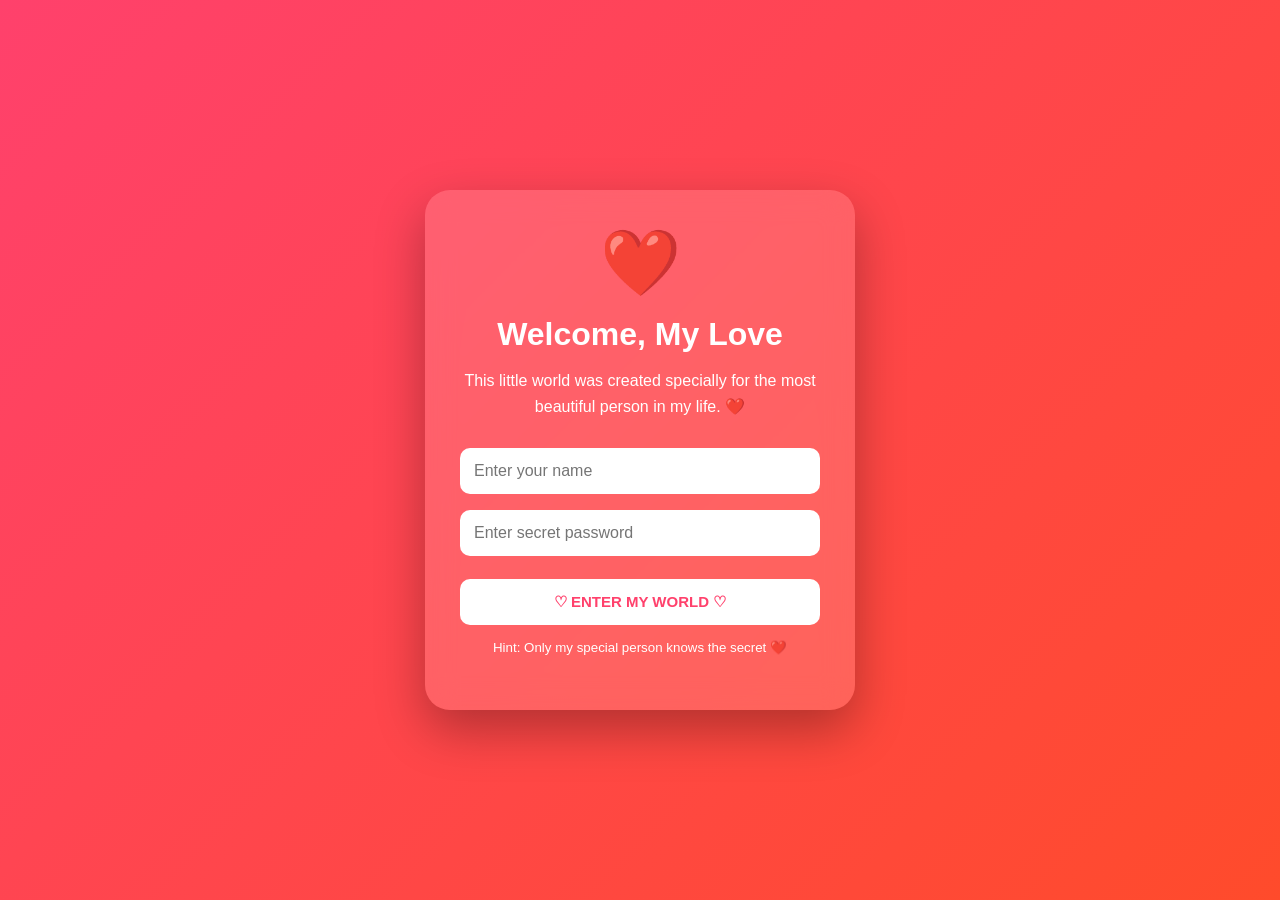
==== commit 2235ce47: "Refactor HTML structure and improve formatting" ====
--- a/index.html
+++ b/index.html
@@ -1,573 +1,582 @@
-<!DOCTYPE html>
-<html lang="en">
-
-<head>
+<!DOCTYPE html><html lang="en"><head>
     <meta charset="UTF-8">
-    <meta name="viewport" content="width=device-width, initial-scale=1.0">
-
-    <title>My Love's Birthday ❤️</title>
-
-    <link rel="stylesheet" href="style.css">
-</head>
-
-<body>
-
-    <!-- =========================
-         LOGIN SCREEN
-    ========================== -->
-
-    <div id="loginScreen">
-
-        <div class="login-box">
-
-            <div class="user-icon">
+    <meta name="viewport" content="width=device-width, initial-scale=1.0"><title>My Love's Birthday ❤️</title>
+
+<link rel="stylesheet" href="style.css">
+
+</head><body><!-- =====================================================
+     LOGIN SCREEN
+===================================================== --><div id="loginScreen"><div class="login-box">
+
+    <div class="user-icon">
+        ❤️
+    </div>
+
+    <h1>Welcome, My Love</h1>
+
+    <p>
+        This little world was created specially
+        for the most beautiful person in my life. ❤️
+    </p>
+
+    <input
+        type="text"
+        id="nameInput"
+        placeholder="Enter your name"
+        autocomplete="off"
+    >
+
+    <input
+        type="password"
+        id="passwordInput"
+        placeholder="Enter secret password"
+    >
+
+    <button onclick="login()">
+        ♡ ENTER MY WORLD ♡
+    </button>
+
+    <small>
+        Hint: Only my special person knows the secret ❤️
+    </small>
+
+    <p id="loginError"></p>
+
+</div>
+
+</div><!-- =====================================================
+     DESKTOP
+===================================================== --><main id="desktop"><div class="desktop-title">
+    ❤️ My Love's Birthday OS
+</div>
+
+
+<!-- DESKTOP ICONS -->
+
+<div class="icon icon1" onclick="openWindow('loveWindow')">
+    <div>💌</div>
+    <span>Love Letter</span>
+</div>
+
+<div class="icon icon2" onclick="openWindow('galleryWindow')">
+    <div>📸</div>
+    <span>Our Memories</span>
+</div>
+
+<div class="icon icon3" onclick="openWindow('heartWindow')">
+    <div>❤️</div>
+    <span>My Heart</span>
+</div>
+
+<div class="icon icon4" onclick="openWindow('secretWindow')">
+    <div>🔐</div>
+    <span>Secret</span>
+</div>
+
+
+<!-- =================================================
+     LOVE LETTER WINDOW
+================================================= -->
+
+<div class="window" id="loveWindow">
+
+    <div class="window-header">
+
+        <span>
+            💌 Love Letter.exe
+        </span>
+
+        <button onclick="closeWindow('loveWindow')">
+            ✕
+        </button>
+
+    </div>
+
+    <div class="window-content love-letter">
+
+        <h1>
+            Happy Birthday, My Love ❤️
+        </h1>
+
+        <p>
+            Today isn't just another day.
+            Today is the day the world received
+            someone who would eventually become
+            my favourite person.
+        </p>
+
+        <p>
+            You walked into my life and somehow
+            made everything brighter, warmer,
+            and much more beautiful.
+        </p>
+
+        <p>
+            Your smile became my favourite view.
+            Your voice became my favourite sound.
+            And your presence became my favourite
+            part of every day.
+        </p>
+
+        <p>
+            If my life were a program,
+            you would be the most beautiful
+            line of code I could ever write.
+        </p>
+
+        <div class="code-love">
+
+            while (myHeart.isBeating()) {
+
+            <br>
+
+            &nbsp;&nbsp;&nbsp;&nbsp;
+            myHeart.love(you);
+
+            <br>
+
+            }
+
+        </div>
+
+        <p class="forever">
+
+            Error 404:
+            A future without you not found. ❤️
+
+        </p>
+
+        <h2>
+            I Love You Forever ♾️❤️
+        </h2>
+
+    </div>
+
+</div>
+
+
+<!-- =================================================
+     PHOTO GALLERY WINDOW
+================================================= -->
+
+<div class="window" id="galleryWindow">
+
+    <div class="window-header">
+
+        <span>
+            📸 Our Memories
+        </span>
+
+        <button onclick="closeWindow('galleryWindow')">
+            ✕
+        </button>
+
+    </div>
+
+
+    <div class="window-content gallery">
+
+        <h2>
+            Our Little Universe ❤️
+        </h2>
+
+        <p class="gallery-subtitle">
+            Click on a photo to see it ❤️
+        </p>
+
+
+        <div class="photos">
+
+
+            <!-- PHOTO 1 -->
+
+            <div
+                class="photo"
+                onclick="openPhoto('photos/photo1.jpg', 'Our First Memory ❤️')"
+            >
+
+                <img
+                    src="photos/photo1.jpg"
+                    alt="Our First Memory"
+                >
+
+                <p>
+                    Our First Memory ❤️
+                </p>
+
+            </div>
+
+
+            <!-- PHOTO 2 -->
+
+            <div
+                class="photo"
+                onclick="openPhoto('photos/photo2.jpg', 'Beautiful Moments 💕')"
+            >
+
+                <img
+                    src="photos/photo2.jpg"
+                    alt="Beautiful Moments"
+                >
+
+                <p>
+                    Beautiful Moments 💕
+                </p>
+
+            </div>
+
+
+            <!-- PHOTO 3 -->
+
+            <div
+                class="photo"
+                onclick="openPhoto('photos/photo3.jpg', 'Your Beautiful Smile 🥰')"
+            >
+
+                <img
+                    src="photos/photo3.jpg"
+                    alt="Your Beautiful Smile"
+                >
+
+                <p>
+                    Your Beautiful Smile 🥰
+                </p>
+
+            </div>
+
+
+            <!-- PHOTO 4 -->
+
+            <div
+                class="photo"
+                onclick="openPhoto('photos/photo4.jpg', 'My Favourite Person 🌹')"
+            >
+
+                <img
+                    src="photos/photo4.jpg"
+                    alt="My Favourite Person"
+                >
+
+                <p>
+                    My Favourite Person 🌹
+                </p>
+
+            </div>
+
+        </div>
+
+
+        <p class="gallery-text">
+
+            Every moment with you
+            is a memory I want to keep forever. ❤️
+
+        </p>
+
+    </div>
+
+</div>
+
+
+<!-- =================================================
+     LARGE PHOTO VIEWER
+================================================= -->
+
+<div
+    id="photoViewer"
+    onclick="closePhoto(event)"
+>
+
+    <button
+        class="photo-close"
+        onclick="closePhoto()"
+    >
+        ✕
+    </button>
+
+
+    <div
+        class="photo-popup"
+        onclick="event.stopPropagation()"
+    >
+
+        <img
+            id="largePhoto"
+            src=""
+            alt="Memory"
+        >
+
+        <h2 id="photoCaption">
+            ❤️
+        </h2>
+
+        <p>
+            I Love You Forever ❤️
+        </p>
+
+    </div>
+
+</div>
+
+
+<!-- =================================================
+     MY HEART WINDOW
+================================================= -->
+
+<div class="window" id="heartWindow">
+
+    <div class="window-header">
+
+        <span>
+            ❤️ My Heart.exe
+        </span>
+
+        <button onclick="closeWindow('heartWindow')">
+            ✕
+        </button>
+
+    </div>
+
+
+    <div class="window-content heart-page">
+
+        <div class="big-heart">
+            ❤️
+        </div>
+
+        <h1>
+            System Status
+        </h1>
+
+
+        <div class="status">
+
+            <p>
+                ❤️ Love:
+                <b>100%</b>
+            </p>
+
+            <p>
+                🥰 Happiness:
+                <b>∞</b>
+            </p>
+
+            <p>
+                💭 Thinking About You:
+                <b>24/7</b>
+            </p>
+
+            <p>
+                💕 Missing You:
+                <b>Always</b>
+            </p>
+
+            <p>
+                ♾️ Forever:
+                <b>ACTIVE</b>
+            </p>
+
+        </div>
+
+
+        <h2>
+            You have permanent access
+            to my heart. ❤️
+        </h2>
+
+    </div>
+
+</div>
+
+
+<!-- =================================================
+     SECRET WINDOW
+================================================= -->
+
+<div class="window" id="secretWindow">
+
+    <div class="window-header">
+
+        <span>
+            🔐 Secret File
+        </span>
+
+        <button onclick="closeWindow('secretWindow')">
+            ✕
+        </button>
+
+    </div>
+
+
+    <div class="window-content secret">
+
+        <div class="lock">
+            🔐
+        </div>
+
+        <h2>
+            CLASSIFIED FILE
+        </h2>
+
+        <p>
+            You have discovered
+            a highly classified file.
+        </p>
+
+
+        <button onclick="revealSecret()">
+            🔓 Unlock Secret
+        </button>
+
+
+        <div id="secretMessage">
+
+            <h1>
+                YOU ARE MY FOREVER ❤️
+            </h1>
+
+            <p>
+                Out of all the people in this world,
+                somehow my heart found you.
+            </p>
+
+            <p>
+                And honestly...
+                I hope it never stops choosing you.
                 ❤️
-            </div>
-
-            <h1>Welcome, My Love</h1>
-
-            <p>
-                This little world was created specially
-                for the most beautiful person in my life. ❤️
-            </p>
-
-            <input
-                type="text"
-                id="nameInput"
-                placeholder="Enter your name"
-                autocomplete="off"
-            >
-
-            <input
-                type="password"
-                id="passwordInput"
-                placeholder="Enter secret password"
-            >
-
-            <button onclick="login()">
-                ♡ ENTER MY WORLD ♡
-            </button>
-
-            <small>
-                Hint: Only my special person knows the secret ❤️
-            </small>
+            </p>
+
+            <p>
+                No matter where life takes us,
+                I want to keep making memories
+                with you.
+            </p>
 
         </div>
 
     </div>
 
-
-    <!-- =========================
-         DESKTOP
-    ========================== -->
-
-    <main id="desktop">
-
-        <div class="desktop-title">
-            ❤️ My Love's Birthday OS
-        </div>
-
-
-        <!-- Desktop Icons -->
-
-        <div class="icon" onclick="openWindow('loveWindow')">
-            <div>💌</div>
-            <span>Love Letter</span>
-        </div>
-
-
-        <div class="icon icon2" onclick="openWindow('galleryWindow')">
-            <div>📸</div>
-            <span>Our Memories</span>
-        </div>
-
-
-        <div class="icon icon3" onclick="openWindow('heartWindow')">
-            <div>❤️</div>
-            <span>My Heart</span>
-        </div>
-
-
-        <div class="icon icon4" onclick="openWindow('secretWindow')">
-            <div>🔐</div>
-            <span>Secret</span>
-        </div>
-
-
-        <!-- =========================
-             LOVE LETTER WINDOW
-        ========================== -->
-
-        <div class="window" id="loveWindow">
-
-            <div class="window-header">
-
-                <span>
-                    💌 Love Letter.exe
-                </span>
-
-                <button onclick="closeWindow('loveWindow')">
-                    ✕
-                </button>
-
-            </div>
-
-
-            <div class="window-content love-letter">
-
-                <h1>
-                    Happy Birthday, My Love ❤️
-                </h1>
-
-
-                <p>
-                    Today isn't just another day.
-                    Today is the day the world received
-                    someone who would eventually become
-                    my favourite person.
-                </p>
-
-
-                <p>
-                    You walked into my life and somehow
-                    made everything brighter, warmer,
-                    and much more beautiful.
-                </p>
-
-
-                <p>
-                    Your smile became my favourite view.
-                    Your voice became my favourite sound.
-                    And your presence became my favourite
-                    part of every day.
-                </p>
-
-
-                <p>
-                    If my life were a program,
-                    you would be the most beautiful
-                    line of code I could ever write.
-                </p>
-
-
-                <div class="code-love">
-
-                    while (myHeart.isBeating()) {
-
-                    <br>
-
-                    &nbsp;&nbsp;&nbsp;&nbsp;
-                    myHeart.love(you);
-
-                    <br>
-
-                    }
-
-                </div>
-
-
-                <p class="forever">
-
-                    Error 404:
-                    A future without you not found. ❤️
-
-                </p>
-
-
-                <h2>
-                    I Love You Forever ♾️❤️
-                </h2>
-
-            </div>
-
-        </div>
-
-
-        <!-- =========================
-             MEMORIES WINDOW
-        ========================== -->
-
-        <div class="window" id="galleryWindow">
-
-            <div class="window-header">
-
-                <span>
-                    📸 Our Memories
-                </span>
-
-                <button onclick="closeWindow('galleryWindow')">
-                    ✕
-                </button>
-
-            </div>
-
-
-            <div class="window-content gallery">
-
-                <h2>
-                    Our Little Universe ❤️
-                </h2>
-
-
-                <div class="photos">
-
-                    <div class="photo">
-
-                        <span>
-                            ❤️
-                        </span>
-
-                        <p>
-                            Our First Memory
-                        </p>
-
-                    </div>
-
-
-                    <div class="photo">
-
-                        <span>
-                            💕
-                        </span>
-
-                        <p>
-                            Beautiful Moments
-                        </p>
-
-                    </div>
-
-
-                    <div class="photo">
-
-                        <span>
-                            🥰
-                        </span>
-
-                        <p>
-                            Your Beautiful Smile
-                        </p>
-
-                    </div>
-
-
-                    <div class="photo">
-
-                        <span>
-                            🌹
-                        </span>
-
-                        <p>
-                            My Favourite Person
-                        </p>
-
-                    </div>
-
-                </div>
-
-
-                <p class="gallery-text">
-
-                    Every moment with you
-                    is a memory I want to keep forever. ❤️
-
-                </p>
-
-            </div>
-
-        </div>
-
-
-        <!-- =========================
-             MY HEART WINDOW
-        ========================== -->
-
-        <div class="window" id="heartWindow">
-
-            <div class="window-header">
-
-                <span>
-                    ❤️ My Heart.exe
-                </span>
-
-                <button onclick="closeWindow('heartWindow')">
-                    ✕
-                </button>
-
-            </div>
-
-
-            <div class="window-content heart-page">
-
-                <div class="big-heart">
-                    ❤️
-                </div>
-
-
-                <h1>
-                    System Status
-                </h1>
-
-
-                <div class="status">
-
-                    <p>
-                        ❤️ Love:
-                        <b>100%</b>
-                    </p>
-
-                    <p>
-                        🥰 Happiness:
-                        <b>∞</b>
-                    </p>
-
-                    <p>
-                        💭 Thinking About You:
-                        <b>24/7</b>
-                    </p>
-
-                    <p>
-                        💕 Missing You:
-                        <b>Always</b>
-                    </p>
-
-                    <p>
-                        ♾️ Forever:
-                        <b>ACTIVE</b>
-                    </p>
-
-                </div>
-
-
-                <h2>
-                    You have permanent access
-                    to my heart. ❤️
-                </h2>
-
-            </div>
-
-        </div>
-
-
-        <!-- =========================
-             SECRET WINDOW
-        ========================== -->
-
-        <div class="window" id="secretWindow">
-
-            <div class="window-header">
-
-                <span>
-                    🔐 Secret File
-                </span>
-
-                <button onclick="closeWindow('secretWindow')">
-                    ✕
-                </button>
-
-            </div>
-
-
-            <div class="window-content secret">
-
-                <div class="lock">
-                    🔐
-                </div>
-
-
-                <h2>
-                    CLASSIFIED FILE
-                </h2>
-
-
-                <p>
-                    You have discovered
-                    a highly classified file.
-                </p>
-
-
-                <br>
-
-
-                <button onclick="revealSecret()">
-                    🔓 Unlock Secret
-                </button>
-
-
-                <div id="secretMessage">
-
-                    <h1>
-                        YOU ARE MY FOREVER ❤️
-                    </h1>
-
-
-                    <p>
-                        Out of all the people in this world,
-                        somehow my heart found you.
-                    </p>
-
-
-                    <p>
-                        And honestly...
-                        I hope it never stops choosing you.
-                        ❤️
-                    </p>
-
-
-                    <p>
-                        No matter where life takes us,
-                        I want to keep making memories
-                        with you.
-                    </p>
-
-                </div>
-
-            </div>
-
-        </div>
-
-
-        <!-- =========================
-             TASKBAR
-        ========================== -->
-
-        <div class="taskbar">
-
-            <button
-                class="start-button"
-                onclick="showStart()"
-            >
-                ❤️ START
-            </button>
-
-
-            <div
-                class="task-time"
-                id="clock"
-            >
-                00:00
-            </div>
-
-        </div>
-
-
-        <!-- =========================
-             START MENU
-        ========================== -->
-
-        <div id="startMenu">
-
-            <h2>
-                ❤️ My Love OS
-            </h2>
-
-
-            <p onclick="openWindow('loveWindow')">
-                💌 Love Letter
-            </p>
-
-
-            <p onclick="openWindow('galleryWindow')">
-                📸 Our Memories
-            </p>
-
-
-            <p onclick="openWindow('heartWindow')">
-                ❤️ My Heart
-            </p>
-
-
-            <p onclick="openWindow('secretWindow')">
-                🔐 Secret
-            </p>
-
-
-            <hr>
-
-
-            <p onclick="finalSurprise()">
-                🎁 FINAL SURPRISE
-            </p>
-
-        </div>
-
-    </main>
-
-
-    <!-- =========================
-         FINAL SURPRISE
-    ========================== -->
-
-    <div id="finalScreen">
-
-        <div class="final-content">
-
-            <div class="final-heart">
-                ❤️
-            </div>
-
-
-            <h1>
-                Happy Birthday, My Love 🎂
-            </h1>
-
-
-            <p>
-                If I could give you one thing in life,
-                I would give you the ability to see
-                yourself through my eyes.
-            </p>
-
-
-            <p>
-                Then you would finally understand
-                how incredibly special you are to me.
-                ❤️
-            </p>
-
-
-            <h2>
-
-                You are my today. ❤️
-
-                <br>
-
-                You are my tomorrow. 💕
-
-                <br>
-
-                You are my forever. ♾️
-
-            </h2>
-
-
-            <p>
-
-                Thank you for being
-                the most beautiful part of my life.
-
-            </p>
-
-
-            <button onclick="closeFinal()">
-
-                ❤️ Close With Love
-
-            </button>
-
-        </div>
-
-    </div>
-
-
-    <!-- Floating hearts will appear here -->
-
-    <div id="hearts"></div>
-
-
-    <!-- JavaScript -->
-
-    <script src="script.js"></script>
-
-</body>
-
+</div>
+
+
+<!-- =================================================
+     TASKBAR
+================================================= -->
+
+<div class="taskbar">
+
+    <button
+        class="start-button"
+        onclick="showStart()"
+    >
+        ❤️ START
+    </button>
+
+
+    <div
+        class="task-time"
+        id="clock"
+    >
+        00:00
+    </div>
+
+</div>
+
+
+<!-- =================================================
+     START MENU
+================================================= -->
+
+<div id="startMenu">
+
+    <h2>
+        ❤️ My Love OS
+    </h2>
+
+
+    <p onclick="openWindow('loveWindow')">
+        💌 Love Letter
+    </p>
+
+
+    <p onclick="openWindow('galleryWindow')">
+        📸 Our Memories
+    </p>
+
+
+    <p onclick="openWindow('heartWindow')">
+        ❤️ My Heart
+    </p>
+
+
+    <p onclick="openWindow('secretWindow')">
+        🔐 Secret
+    </p>
+
+
+    <hr>
+
+
+    <p onclick="finalSurprise()">
+        🎁 FINAL SURPRISE
+    </p>
+
+</div>
+
+</main><!-- =====================================================
+     FINAL SURPRISE
+===================================================== --><div id="finalScreen"><div class="final-content">
+
+    <div class="final-heart">
+        ❤️
+    </div>
+
+
+    <h1>
+        Happy Birthday, My Love 🎂
+    </h1>
+
+
+    <p>
+        If I could give you one thing in life,
+        I would give you the ability to see
+        yourself through my eyes.
+    </p>
+
+
+    <p>
+        Then you would finally understand
+        how incredibly special you are to me.
+        ❤️
+    </p>
+
+
+    <h2>
+
+        You are my today. ❤️
+
+        <br><br>
+
+        You are my tomorrow. 💕
+
+        <br><br>
+
+        You are my forever. ♾️
+
+    </h2>
+
+
+    <p>
+        Thank you for being
+        the most beautiful part of my life.
+    </p>
+
+
+    <button onclick="closeFinal()">
+        ❤️ Close With Love
+    </button>
+
+</div>
+
+</div><!-- FLOATING HEARTS --><div id="hearts"></div><!-- JAVASCRIPT --><script src="script.js"></script></body>
 </html>
--- a/style.css
+++ b/style.css
@@ -1,454 +1,524 @@
 * {
-    box-sizing: border-box;
-    margin: 0;
-    padding: 0;
-}
+  box-sizing: border-box;
+  margin: 0;
+  padding: 0;
+  }
 
 body {
-    font-family: Arial, sans-serif;
-    overflow: hidden;
-}
-
+font-family: Arial, sans-serif;
+overflow: hidden;
+background: linear-gradient(135deg, #ff758c, #ff7eb3, #c471ed);
+color: white;
+}
 
 /* LOGIN */
 
 #loginScreen {
-    height: 100vh;
-    background: linear-gradient(135deg, #16000b, #570b29, #d6336c);
-    display: flex;
-    justify-content: center;
-    align-items: center;
-    color: white;
+position: fixed;
+inset: 0;
+display: flex;
+justify-content: center;
+align-items: center;
+background: linear-gradient(135deg, #ff416c, #ff4b2b);
+z-index: 9999;
 }
 
 .login-box {
-    width: 420px;
-    padding: 45px 30px;
-    text-align: center;
-    border-radius: 25px;
-    background: rgba(255,255,255,.12);
-    backdrop-filter: blur(20px);
-    box-shadow: 0 0 50px rgba(255,100,150,.5);
+width: 90%;
+max-width: 430px;
+padding: 35px;
+text-align: center;
+border-radius: 25px;
+background: rgba(255,255,255,0.15);
+backdrop-filter: blur(15px);
+box-shadow: 0 20px 50px rgba(0,0,0,0.3);
 }
 
 .user-icon {
-    font-size: 70px;
-    margin-bottom: 20px;
+font-size: 65px;
+animation: heartbeat 1.2s infinite;
 }
 
 .login-box h1 {
-    margin-bottom: 15px;
+margin: 15px 0;
 }
 
 .login-box p {
-    line-height: 1.6;
-    margin-bottom: 25px;
+line-height: 1.6;
+margin-bottom: 20px;
 }
 
 .login-box input {
-    width: 100%;
-    padding: 14px;
-    border: none;
-    border-radius: 30px;
-    margin-bottom: 15px;
-    outline: none;
-    text-align: center;
-}
-
-.login-box button,
+width: 100%;
+padding: 14px;
+margin: 8px 0;
+border: none;
+outline: none;
+border-radius: 10px;
+font-size: 16px;
+}
+
+button {
+border: none;
+cursor: pointer;
+}
+
+.login-box button {
+width: 100%;
+padding: 14px;
+margin-top: 15px;
+border-radius: 10px;
+background: white;
+color: #ff416c;
+font-weight: bold;
+font-size: 15px;
+}
+
+.login-box small {
+display: block;
+margin-top: 15px;
+}
+
+/* DESKTOP */
+
+#desktop {
+display: none;
+position: fixed;
+inset: 0;
+background:
+radial-gradient(circle at top, #ff9a9e, #fad0c4 40%, #a18cd1);
+}
+
+.desktop-title {
+text-align: center;
+font-size: 25px;
+font-weight: bold;
+padding: 18px;
+text-shadow: 2px 2px 5px rgba(0,0,0,0.3);
+}
+
+/* ICONS */
+
+.icon {
+position: absolute;
+top: 90px;
+left: 30px;
+width: 90px;
+text-align: center;
+cursor: pointer;
+}
+
+.icon2 {
+top: 200px;
+}
+
+.icon3 {
+top: 310px;
+}
+
+.icon4 {
+top: 420px;
+}
+
+.icon div {
+font-size: 45px;
+transition: 0.3s;
+}
+
+.icon:hover div {
+transform: scale(1.2);
+}
+
+.icon span {
+display: block;
+margin-top: 5px;
+font-size: 13px;
+text-shadow: 1px 1px 3px black;
+}
+
+/* WINDOWS */
+
+.window {
+display: none;
+position: absolute;
+width: 70%;
+max-width: 750px;
+max-height: 75vh;
+left: 50%;
+top: 50%;
+transform: translate(-50%, -50%);
+background: rgba(255,255,255,0.96);
+color: #333;
+border-radius: 15px;
+overflow: hidden;
+box-shadow: 0 20px 60px rgba(0,0,0,0.4);
+z-index: 100;
+}
+
+.window-header {
+height: 48px;
+padding: 0 15px;
+display: flex;
+justify-content: space-between;
+align-items: center;
+background: linear-gradient(90deg, #ff416c, #ff4b2b);
+color: white;
+font-weight: bold;
+}
+
+.window-header button {
+width: 30px;
+height: 30px;
+border-radius: 7px;
+background: white;
+color: #ff416c;
+font-weight: bold;
+}
+
+.window-content {
+padding: 25px;
+max-height: calc(75vh - 48px);
+overflow-y: auto;
+}
+
+.window-content h1,
+.window-content h2 {
+color: #ff416c;
+margin-bottom: 15px;
+}
+
+.window-content p {
+line-height: 1.7;
+margin-bottom: 15px;
+}
+
+/* CODE LOVE */
+
+.code-love {
+background: #1e1e1e;
+color: #00ff9d;
+padding: 20px;
+border-radius: 10px;
+font-family: monospace;
+margin: 20px 0;
+}
+
+.forever {
+font-weight: bold;
+color: #ff416c;
+}
+
+/* GALLERY */
+
+.gallery {
+text-align: center;
+}
+
+.photos {
+display: grid;
+grid-template-columns: repeat(2, 1fr);
+gap: 18px;
+margin-top: 20px;
+}
+
+.photo {
+background: white;
+padding: 10px;
+border-radius: 15px;
+box-shadow: 0 5px 20px rgba(0,0,0,0.15);
+cursor: pointer;
+transition: 0.3s;
+}
+
+.photo:hover {
+transform: scale(1.04);
+}
+
+.photo img {
+width: 100%;
+height: 190px;
+object-fit: cover;
+border-radius: 10px;
+display: block;
+}
+
+.photo p {
+margin: 10px 0 3px;
+color: #ff416c;
+font-weight: bold;
+}
+
+.gallery-text {
+margin-top: 20px;
+font-style: italic;
+}
+
+/* PHOTO VIEWER */
+
+#photoViewer {
+display: none;
+position: fixed;
+inset: 0;
+background: rgba(0,0,0,0.9);
+z-index: 9998;
+justify-content: center;
+align-items: center;
+padding: 30px;
+}
+
+#largePhoto {
+max-width: 90%;
+max-height: 85%;
+border-radius: 15px;
+box-shadow: 0 0 40px rgba(255,255,255,0.3);
+}
+
+.close-photo {
+position: absolute;
+top: 20px;
+right: 30px;
+font-size: 35px;
+cursor: pointer;
+}
+
+/* HEART */
+
+.heart-page {
+text-align: center;
+}
+
+.big-heart {
+font-size: 100px;
+animation: heartbeat 1.2s infinite;
+}
+
+.status {
+background: #fff0f3;
+padding: 20px;
+border-radius: 15px;
+margin: 20px 0;
+}
+
+.status p {
+display: flex;
+justify-content: space-between;
+color: #444;
+}
+
+/* SECRET */
+
+.secret {
+text-align: center;
+}
+
+.lock {
+font-size: 70px;
+}
+
 .secret button,
 .final-content button {
-    border: none;
-    padding: 14px 25px;
-    border-radius: 30px;
-    cursor: pointer;
-    font-weight: bold;
-}
-
-.login-box small {
-    display: block;
-    margin-top: 20px;
-    opacity: .7;
-}
-
-
-/* DESKTOP */
-
-#desktop {
-    display: none;
-    height: 100vh;
-    background:
-        radial-gradient(circle at 20% 20%, #ff477e55, transparent 30%),
-        radial-gradient(circle at 80% 70%, #ff149355, transparent 30%),
-        linear-gradient(135deg, #18000b, #4d0925, #970d43);
-    position: relative;
-    color: white;
-}
+padding: 13px 25px;
+border-radius: 10px;
+background: #ff416c;
+color: white;
+font-weight: bold;
+}
+
+#secretMessage {
+display: none;
+margin-top: 25px;
+}
+
+/* TASKBAR */
+
+.taskbar {
+position: absolute;
+bottom: 0;
+left: 0;
+right: 0;
+height: 55px;
+background: rgba(0,0,0,0.35);
+backdrop-filter: blur(10px);
+display: flex;
+align-items: center;
+justify-content: space-between;
+padding: 8px 15px;
+}
+
+.start-button {
+padding: 10px 18px;
+border-radius: 8px;
+background: white;
+color: #ff416c;
+font-weight: bold;
+}
+
+.task-time {
+font-weight: bold;
+}
+
+/* START MENU */
+
+#startMenu {
+display: none;
+position: absolute;
+bottom: 60px;
+left: 15px;
+width: 240px;
+padding: 20px;
+background: rgba(255,255,255,0.96);
+color: #333;
+border-radius: 15px;
+box-shadow: 0 10px 30px rgba(0,0,0,0.3);
+z-index: 500;
+}
+
+#startMenu h2 {
+color: #ff416c;
+margin-bottom: 15px;
+}
+
+#startMenu p {
+padding: 10px;
+cursor: pointer;
+border-radius: 8px;
+}
+
+#startMenu p:hover {
+background: #ffe1e8;
+}
+
+#startMenu hr {
+margin: 10px 0;
+}
+
+/* FINAL SCREEN */
+
+#finalScreen {
+display: none;
+position: fixed;
+inset: 0;
+background: linear-gradient(135deg, #ff416c, #8e44ad);
+z-index: 10000;
+justify-content: center;
+align-items: center;
+text-align: center;
+padding: 20px;
+}
+
+.final-content {
+max-width: 650px;
+}
+
+.final-heart {
+font-size: 100px;
+animation: heartbeat 1.2s infinite;
+}
+
+.final-content h1 {
+font-size: 40px;
+margin: 20px 0;
+}
+
+.final-content p {
+line-height: 1.7;
+margin: 15px 0;
+}
+
+.final-content h2 {
+margin: 25px 0;
+}
+
+/* FLOATING HEARTS */
+
+.heart-float {
+position: fixed;
+bottom: -30px;
+font-size: 25px;
+animation: floatHeart 5s linear forwards;
+pointer-events: none;
+z-index: 999;
+}
+
+/* ANIMATIONS */
+
+@keyframes heartbeat {
+
+0%, 100% {
+    transform: scale(1);
+}
+
+50% {
+    transform: scale(1.2);
+}
+
+}
+
+@keyframes floatHeart {
+
+0% {
+    transform: translateY(0);
+    opacity: 1;
+}
+
+100% {
+    transform: translateY(-100vh);
+    opacity: 0;
+}
+
+}
+
+/* MOBILE */
+
+@media (max-width: 600px) {
 
 .desktop-title {
-    position: absolute;
-    top: 20px;
-    left: 25px;
     font-size: 20px;
-    font-weight: bold;
-}
-
-
-/* ICONS */
+}
+
+.window {
+    width: 92%;
+    max-height: 78vh;
+}
+
+.window-content {
+    padding: 18px;
+}
+
+.photos {
+    grid-template-columns: 1fr 1fr;
+    gap: 10px;
+}
+
+.photo img {
+    height: 130px;
+}
 
 .icon {
-    position: absolute;
+    left: 15px;
+}
+
+.icon2 {
+    left: 130px;
     top: 90px;
-    left: 30px;
-    width: 90px;
-    text-align: center;
-    cursor: pointer;
-}
-
-.icon div {
-    font-size: 45px;
-}
-
-.icon span {
-    font-size: 13px;
-}
-
-.icon2 {
-    top: 210px;
 }
 
 .icon3 {
-    top: 330px;
+    left: 15px;
+    top: 200px;
 }
 
 .icon4 {
-    top: 450px;
-}
-
-
-/* WINDOWS */
-
-.window {
-    position: absolute;
-    display: none;
-    width: 600px;
-    max-width: 90%;
-    top: 50%;
-    left: 50%;
-    transform: translate(-50%, -50%);
-    background: rgba(35, 5, 20, .95);
-    border: 1px solid #ff9ab8;
-    border-radius: 15px;
-    overflow: hidden;
-    box-shadow: 0 0 50px #ff4f8166;
-    z-index: 10;
-}
-
-.window-header {
-    height: 48px;
-    padding: 0 15px;
-    display: flex;
-    align-items: center;
-    justify-content: space-between;
-    background: linear-gradient(90deg, #8e123e, #d6336c);
-    font-weight: bold;
-}
-
-.window-header button {
-    background: transparent;
-    border: none;
-    color: white;
-    font-size: 20px;
-    cursor: pointer;
-}
-
-.window-content {
-    padding: 30px;
-    max-height: 70vh;
-    overflow-y: auto;
-}
-
-
-/* LOVE LETTER */
-
-.love-letter {
-    text-align: center;
-}
-
-.love-letter h1 {
-    color: #ffb3c9;
-    margin-bottom: 25px;
-}
-
-.love-letter p {
-    line-height: 1.8;
-    margin-bottom: 18px;
-}
-
-.code-love {
-    padding: 20px;
-    background: #10030a;
-    color: #ff8fb1;
-    border-radius: 12px;
-    text-align: left;
-    margin: 25px 0;
-    font-family: monospace;
-}
-
-.forever {
-    color: #ff8fb1;
-}
-
-
-/* GALLERY */
-
-.gallery {
-    text-align: center;
-}
-
-.photos {
-    display: grid;
-    grid-template-columns: 1fr 1fr;
-    gap: 15px;
-    margin-top: 25px;
-}
-
-.photo {
-    height: 150px;
-    border-radius: 15px;
-    background: linear-gradient(135deg, #ff477e, #7b1239);
-    display: flex;
-    justify-content: center;
-    align-items: center;
-    flex-direction: column;
-    cursor: pointer;
-}
-
-.photo span {
-    font-size: 50px;
-}
-
-.photo p {
-    margin-top: 10px;
-}
-
-
-/* HEART */
-
-.heart-page {
-    text-align: center;
-}
-
-.big-heart {
-    font-size: 100px;
-    animation: beat 1s infinite;
-}
-
-.status {
-    margin: 25px auto;
-    max-width: 350px;
-    text-align: left;
-}
-
-.status p {
-    padding: 12px;
-    margin: 8px;
-    background: #ffffff12;
-    border-radius: 10px;
-}
-
-
-/* SECRET */
-
-.secret {
-    text-align: center;
-}
-
-.lock {
-    font-size: 80px;
-    margin-bottom: 20px;
-}
-
-#secretMessage {
-    display: none;
-    margin-top: 30px;
-    animation: appear 1s;
-}
-
-#secretMessage h1 {
-    color: #ff91b1;
-    margin-bottom: 20px;
-}
-
-
-/* TASKBAR */
-
-.taskbar {
-    position: absolute;
-    bottom: 0;
-    left: 0;
-    width: 100%;
-    height: 55px;
-    background: rgba(10,0,7,.8);
-    backdrop-filter: blur(10px);
-    display: flex;
-    align-items: center;
-    justify-content: space-between;
-    padding: 0 15px;
-}
-
-.start-button {
-    background: #d6336c;
-    color: white;
-    border: none;
-    padding: 10px 20px;
-    border-radius: 8px;
-    cursor: pointer;
-}
-
-.task-time {
-    font-family: monospace;
-}
-
-
-/* START MENU */
-
-#startMenu {
-    display: none;
-    position: absolute;
-    bottom: 60px;
-    left: 15px;
-    width: 280px;
-    background: rgba(30,3,18,.97);
-    border: 1px solid #ff8eac;
-    border-radius: 15px;
-    padding: 20px;
-    z-index: 100;
-}
-
-#startMenu h2 {
-    margin-bottom: 15px;
-}
-
-#startMenu p {
-    padding: 13px;
-    border-radius: 8px;
-    cursor: pointer;
-}
-
-#startMenu p:hover {
-    background: #ff477e44;
-}
-
-#startMenu hr {
-    border: none;
-    border-top: 1px solid #ffffff33;
-    margin: 10px 0;
-}
-
-
-/* FINAL SCREEN */
-
-#finalScreen {
-    display: none;
-    position: fixed;
-    inset: 0;
-    background: linear-gradient(135deg, #21000e, #7d123b, #e83e78);
-    z-index: 999;
-    justify-content: center;
-    align-items: center;
-    text-align: center;
-    color: white;
-}
-
-.final-content {
-    max-width: 650px;
-    padding: 40px;
+    left: 130px;
+    top: 200px;
+}
+
+.final-content h1 {
+    font-size: 28px;
 }
 
 .final-heart {
-    font-size: 100px;
-    animation: beat 1s infinite;
-}
-
-.final-content h1 {
-    font-size: 45px;
-    margin: 20px 0;
-}
-
-.final-content p {
-    font-size: 19px;
-    line-height: 1.8;
-    margin: 15px 0;
-}
-
-.final-content h2 {
-    margin: 30px 0;
-    color: #ffd0df;
-}
-
-
-/* ANIMATIONS */
-
-@keyframes beat {
-    50% {
-        transform: scale(1.25);
-    }
-}
-
-@keyframes appear {
-    from {
-        opacity: 0;
-        transform: translateY(20px);
-    }
-
-    to {
-        opacity: 1;
-        transform: translateY(0);
-    }
-}
-
-
-/* FLOATING HEARTS */
-
-.floating-heart {
-    position: fixed;
-    bottom: -50px;
-    pointer-events: none;
-    animation: float 7s linear forwards;
-    z-index: 5;
-}
-
-@keyframes float {
-    to {
-        transform: translateY(-110vh) rotate(360deg);
-        opacity: 0;
-    }
-}
-
-
-/* MOBILE */
-
-@media(max-width:600px) {
-
-    .login-box {
-        width: 90%;
-    }
-
-    .window {
-        width: 94%;
-    }
-
-    .window-content {
-        padding: 20px;
-    }
-
-    .photos {
-        grid-template-columns: 1fr;
-    }
-
-    .final-content h1 {
-        font-size: 32px;
-    }
-
-}
+    font-size: 75px;
+}
+
+}
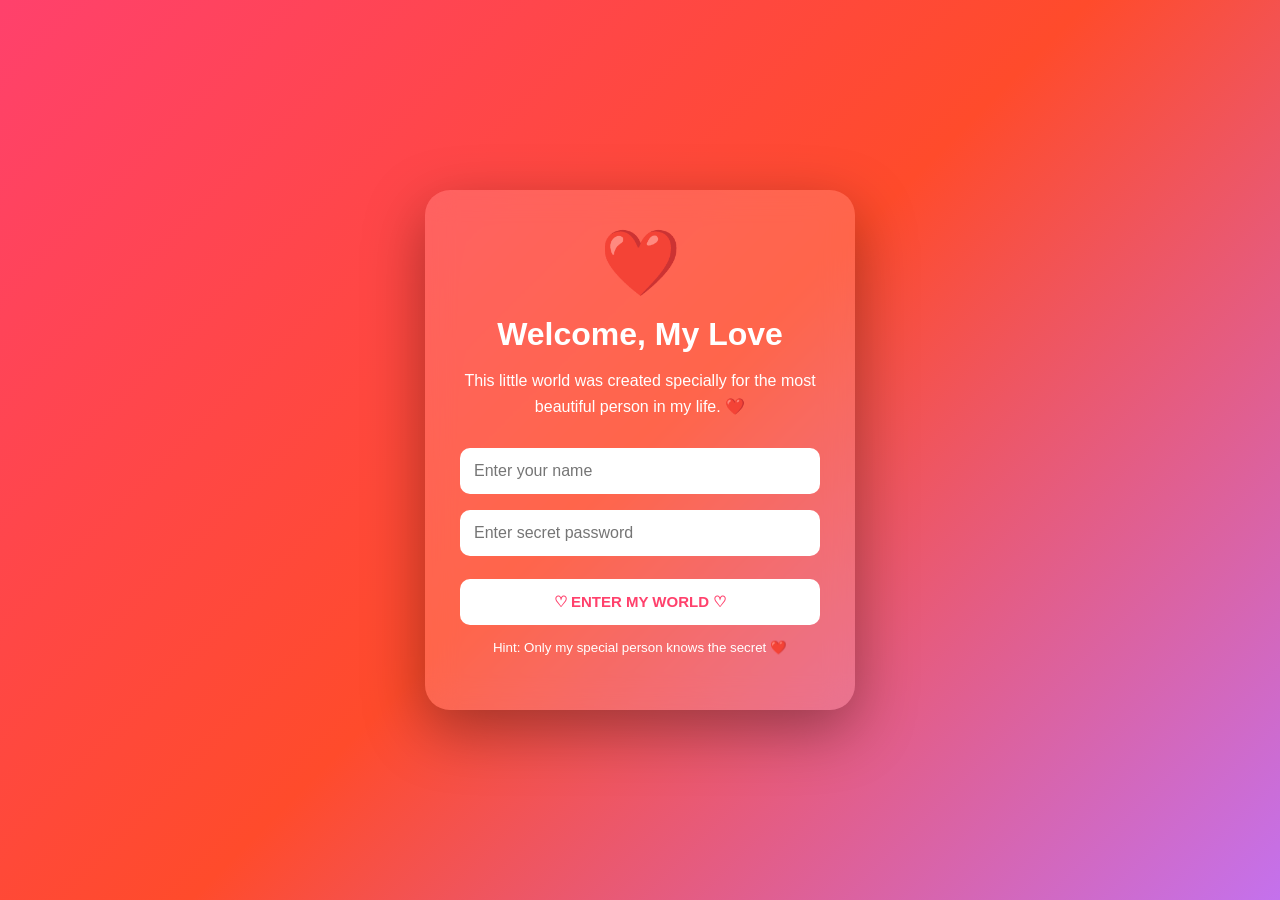
==== commit 71af3d06: "Swap photo references in index.html" ====
--- a/index.html
+++ b/index.html
@@ -192,11 +192,11 @@
 
             <div
                 class="photo"
-                onclick="openPhoto('photos/photo1.jpg', 'Our First Memory ❤️')"
+                onclick="openPhoto('photos/photo3.jpg', 'Our First Memory ❤️')"
             >
 
                 <img
-                    src="photos/photo1.jpg"
+                    src="photos/photo3.jpg"
                     alt="Our First Memory"
                 >
 
@@ -230,11 +230,11 @@
 
             <div
                 class="photo"
-                onclick="openPhoto('photos/photo3.jpg', 'Your Beautiful Smile 🥰')"
+                onclick="openPhoto('photos/photo1.jpg', 'Your Beautiful Smile 🥰')"
             >
 
                 <img
-                    src="photos/photo3.jpg"
+                    src="photos/photo1.jpg"
                     alt="Your Beautiful Smile"
                 >
 
--- a/style.css
+++ b/style.css
@@ -7,36 +7,59 @@
 body {
 font-family: Arial, sans-serif;
 overflow: hidden;
-background: linear-gradient(135deg, #ff758c, #ff7eb3, #c471ed);
+background: #ff758c;
 color: white;
 }
 
-/* LOGIN */
+/* =========================
+LOGIN
+========================= */
 
 #loginScreen {
 position: fixed;
 inset: 0;
+
 display: flex;
 justify-content: center;
 align-items: center;
-background: linear-gradient(135deg, #ff416c, #ff4b2b);
+
+background:
+    linear-gradient(
+        135deg,
+        #ff416c,
+        #ff4b2b,
+        #c471ed
+    );
+
 z-index: 9999;
+
 }
 
 .login-box {
 width: 90%;
 max-width: 430px;
+
 padding: 35px;
+
 text-align: center;
+
 border-radius: 25px;
+
 background: rgba(255,255,255,0.15);
+
 backdrop-filter: blur(15px);
-box-shadow: 0 20px 50px rgba(0,0,0,0.3);
+
+box-shadow:
+    0 20px 60px rgba(0,0,0,0.35);
+
 }
 
 .user-icon {
 font-size: 65px;
-animation: heartbeat 1.2s infinite;
+
+animation:
+    heartbeat 1.2s infinite;
+
 }
 
 .login-box h1 {
@@ -50,28 +73,42 @@
 
 .login-box input {
 width: 100%;
+
 padding: 14px;
+
 margin: 8px 0;
+
 border: none;
+
 outline: none;
+
 border-radius: 10px;
+
 font-size: 16px;
-}
-
-button {
-border: none;
-cursor: pointer;
+
 }
 
 .login-box button {
 width: 100%;
+
 padding: 14px;
+
 margin-top: 15px;
+
+border: none;
+
 border-radius: 10px;
+
 background: white;
+
 color: #ff416c;
+
 font-weight: bold;
+
 font-size: 15px;
+
+cursor: pointer;
+
 }
 
 .login-box small {
@@ -79,50 +116,88 @@
 margin-top: 15px;
 }
 
-/* DESKTOP */
+#loginError {
+color: #fff;
+font-weight: bold;
+margin-top: 10px;
+}
+
+/* =========================
+DESKTOP
+========================= */
 
 #desktop {
 display: none;
+
 position: fixed;
 inset: 0;
+
 background:
-radial-gradient(circle at top, #ff9a9e, #fad0c4 40%, #a18cd1);
+    radial-gradient(
+        circle at top,
+        #ff9a9e,
+        #fad0c4 40%,
+        #a18cd1
+    );
+
 }
 
 .desktop-title {
 text-align: center;
+
 font-size: 25px;
+
 font-weight: bold;
+
 padding: 18px;
-text-shadow: 2px 2px 5px rgba(0,0,0,0.3);
-}
-
-/* ICONS */
+
+text-shadow:
+    2px 2px 5px rgba(0,0,0,0.3);
+
+}
+
+/* =========================
+ICONS
+========================= */
 
 .icon {
 position: absolute;
+
+width: 100px;
+
+text-align: center;
+
+cursor: pointer;
+
+user-select: none;
+
+}
+
+.icon1 {
 top: 90px;
 left: 30px;
-width: 90px;
-text-align: center;
-cursor: pointer;
 }
 
 .icon2 {
 top: 200px;
+left: 30px;
 }
 
 .icon3 {
 top: 310px;
+left: 30px;
 }
 
 .icon4 {
 top: 420px;
+left: 30px;
 }
 
 .icon div {
 font-size: 45px;
+
 transition: 0.3s;
+
 }
 
 .icon:hover div {
@@ -131,157 +206,320 @@
 
 .icon span {
 display: block;
+
 margin-top: 5px;
+
 font-size: 13px;
-text-shadow: 1px 1px 3px black;
-}
-
-/* WINDOWS */
+
+text-shadow:
+    1px 1px 3px black;
+
+}
+
+/* =========================
+WINDOWS
+========================= */
 
 .window {
 display: none;
+
 position: absolute;
+
 width: 70%;
+
 max-width: 750px;
+
 max-height: 75vh;
+
 left: 50%;
 top: 50%;
-transform: translate(-50%, -50%);
-background: rgba(255,255,255,0.96);
+
+transform:
+    translate(-50%, -50%);
+
+background: rgba(255,255,255,0.97);
+
 color: #333;
+
 border-radius: 15px;
+
 overflow: hidden;
-box-shadow: 0 20px 60px rgba(0,0,0,0.4);
+
+box-shadow:
+    0 20px 60px rgba(0,0,0,0.4);
+
 z-index: 100;
+
 }
 
 .window-header {
 height: 48px;
+
 padding: 0 15px;
+
 display: flex;
+
 justify-content: space-between;
+
 align-items: center;
-background: linear-gradient(90deg, #ff416c, #ff4b2b);
+
+background:
+    linear-gradient(
+        90deg,
+        #ff416c,
+        #ff4b2b
+    );
+
 color: white;
+
 font-weight: bold;
+
 }
 
 .window-header button {
 width: 30px;
+
 height: 30px;
+
+border: none;
+
 border-radius: 7px;
+
 background: white;
+
 color: #ff416c;
+
 font-weight: bold;
+
+cursor: pointer;
+
 }
 
 .window-content {
 padding: 25px;
-max-height: calc(75vh - 48px);
+
+max-height:
+    calc(75vh - 48px);
+
 overflow-y: auto;
+
 }
 
 .window-content h1,
 .window-content h2 {
 color: #ff416c;
+
 margin-bottom: 15px;
+
 }
 
 .window-content p {
 line-height: 1.7;
+
 margin-bottom: 15px;
-}
-
-/* CODE LOVE */
+
+}
+
+/* =========================
+LOVE LETTER
+========================= */
 
 .code-love {
 background: #1e1e1e;
+
 color: #00ff9d;
+
 padding: 20px;
+
 border-radius: 10px;
+
 font-family: monospace;
+
 margin: 20px 0;
+
 }
 
 .forever {
 font-weight: bold;
+
 color: #ff416c;
-}
-
-/* GALLERY */
+
+}
+
+/* =========================
+GALLERY
+========================= */
 
 .gallery {
 text-align: center;
 }
 
+.gallery-subtitle {
+color: #777;
+}
+
 .photos {
 display: grid;
-grid-template-columns: repeat(2, 1fr);
+
+grid-template-columns:
+    repeat(2, 1fr);
+
 gap: 18px;
+
 margin-top: 20px;
+
 }
 
 .photo {
 background: white;
+
 padding: 10px;
+
 border-radius: 15px;
-box-shadow: 0 5px 20px rgba(0,0,0,0.15);
+
+box-shadow:
+    0 5px 20px
+    rgba(0,0,0,0.15);
+
 cursor: pointer;
-transition: 0.3s;
+
+transition:
+    transform 0.3s,
+    box-shadow 0.3s;
+
 }
 
 .photo:hover {
 transform: scale(1.04);
+
+box-shadow:
+    0 10px 30px
+    rgba(255,65,108,0.3);
+
 }
 
 .photo img {
 width: 100%;
+
 height: 190px;
+
 object-fit: cover;
+
 border-radius: 10px;
+
 display: block;
+
 }
 
 .photo p {
 margin: 10px 0 3px;
+
 color: #ff416c;
+
 font-weight: bold;
+
 }
 
 .gallery-text {
 margin-top: 20px;
+
 font-style: italic;
-}
-
-/* PHOTO VIEWER */
+
+}
+
+/* =========================
+LARGE PHOTO VIEWER
+========================= */
 
 #photoViewer {
 display: none;
+
 position: fixed;
+
 inset: 0;
-background: rgba(0,0,0,0.9);
+
+background:
+    rgba(0,0,0,0.92);
+
 z-index: 9998;
+
 justify-content: center;
+
 align-items: center;
-padding: 30px;
+
+padding: 20px;
+
+}
+
+.photo-popup {
+text-align: center;
+
+max-width: 900px;
+
+width: 95%;
+
 }
 
 #largePhoto {
-max-width: 90%;
-max-height: 85%;
+max-width: 100%;
+
+max-height: 70vh;
+
 border-radius: 15px;
-box-shadow: 0 0 40px rgba(255,255,255,0.3);
-}
-
-.close-photo {
+
+object-fit: contain;
+
+box-shadow:
+    0 0 40px
+    rgba(255,255,255,0.3);
+
+animation:
+    photoZoom 0.4s ease;
+
+}
+
+.photo-popup h2 {
+margin-top: 15px;
+
+color: white;
+
+}
+
+.photo-popup p {
+color: #ffb6c9;
+
+font-size: 18px;
+
+}
+
+.photo-close {
 position: absolute;
+
 top: 20px;
-right: 30px;
-font-size: 35px;
+
+right: 25px;
+
+width: 45px;
+
+height: 45px;
+
+border: none;
+
+border-radius: 50%;
+
+background: white;
+
+color: #ff416c;
+
+font-size: 22px;
+
 cursor: pointer;
-}
-
-/* HEART */
+
+}
+
+/* =========================
+HEART
+========================= */
 
 .heart-page {
 text-align: center;
@@ -289,23 +527,35 @@
 
 .big-heart {
 font-size: 100px;
-animation: heartbeat 1.2s infinite;
+
+animation:
+    heartbeat 1.2s infinite;
+
 }
 
 .status {
 background: #fff0f3;
+
 padding: 20px;
+
 border-radius: 15px;
+
 margin: 20px 0;
+
 }
 
 .status p {
 display: flex;
+
 justify-content: space-between;
+
 color: #444;
-}
-
-/* SECRET */
+
+}
+
+/* =========================
+SECRET
+========================= */
 
 .secret {
 text-align: center;
@@ -318,70 +568,128 @@
 .secret button,
 .final-content button {
 padding: 13px 25px;
+
+border: none;
+
 border-radius: 10px;
+
 background: #ff416c;
+
 color: white;
+
 font-weight: bold;
+
+cursor: pointer;
+
 }
 
 #secretMessage {
 display: none;
+
 margin-top: 25px;
-}
-
-/* TASKBAR */
+
+animation:
+    fadeIn 1s ease;
+
+}
+
+/* =========================
+TASKBAR
+========================= */
 
 .taskbar {
 position: absolute;
+
 bottom: 0;
+
 left: 0;
 right: 0;
+
 height: 55px;
-background: rgba(0,0,0,0.35);
-backdrop-filter: blur(10px);
+
+background:
+    rgba(0,0,0,0.35);
+
+backdrop-filter:
+    blur(10px);
+
 display: flex;
+
 align-items: center;
+
 justify-content: space-between;
+
 padding: 8px 15px;
+
 }
 
 .start-button {
 padding: 10px 18px;
+
+border: none;
+
 border-radius: 8px;
+
 background: white;
+
 color: #ff416c;
+
 font-weight: bold;
+
+cursor: pointer;
+
 }
 
 .task-time {
 font-weight: bold;
 }
 
-/* START MENU */
+/* =========================
+START MENU
+========================= */
 
 #startMenu {
 display: none;
+
 position: absolute;
+
 bottom: 60px;
+
 left: 15px;
+
 width: 240px;
+
 padding: 20px;
-background: rgba(255,255,255,0.96);
+
+background:
+    rgba(255,255,255,0.97);
+
 color: #333;
+
 border-radius: 15px;
-box-shadow: 0 10px 30px rgba(0,0,0,0.3);
+
+box-shadow:
+    0 10px 30px
+    rgba(0,0,0,0.3);
+
 z-index: 500;
+
 }
 
 #startMenu h2 {
 color: #ff416c;
+
 margin-bottom: 15px;
+
 }
 
 #startMenu p {
 padding: 10px;
+
 cursor: pointer;
+
 border-radius: 8px;
+
 }
 
 #startMenu p:hover {
@@ -392,18 +700,34 @@
 margin: 10px 0;
 }
 
-/* FINAL SCREEN */
+/* =========================
+FINAL SCREEN
+========================= */
 
 #finalScreen {
 display: none;
+
 position: fixed;
+
 inset: 0;
-background: linear-gradient(135deg, #ff416c, #8e44ad);
+
+background:
+    linear-gradient(
+        135deg,
+        #ff416c,
+        #8e44ad
+    );
+
 z-index: 10000;
+
 justify-content: center;
+
 align-items: center;
+
 text-align: center;
+
 padding: 20px;
+
 }
 
 .final-content {
@@ -412,35 +736,53 @@
 
 .final-heart {
 font-size: 100px;
-animation: heartbeat 1.2s infinite;
+
+animation:
+    heartbeat 1.2s infinite;
+
 }
 
 .final-content h1 {
 font-size: 40px;
+
 margin: 20px 0;
+
 }
 
 .final-content p {
 line-height: 1.7;
+
 margin: 15px 0;
+
 }
 
 .final-content h2 {
 margin: 25px 0;
 }
 
-/* FLOATING HEARTS */
+/* =========================
+FLOATING HEARTS
+========================= */
 
 .heart-float {
 position: fixed;
+
 bottom: -30px;
+
 font-size: 25px;
-animation: floatHeart 5s linear forwards;
+
+animation:
+    floatHeart 5s linear forwards;
+
 pointer-events: none;
+
 z-index: 999;
-}
-
-/* ANIMATIONS */
+
+}
+
+/* =========================
+ANIMATIONS
+========================= */
 
 @keyframes heartbeat {
 
@@ -457,18 +799,50 @@
 @keyframes floatHeart {
 
 0% {
-    transform: translateY(0);
+    transform:
+        translateY(0);
+
     opacity: 1;
 }
 
 100% {
-    transform: translateY(-100vh);
+    transform:
+        translateY(-100vh);
+
     opacity: 0;
 }
 
 }
 
-/* MOBILE */
+@keyframes photoZoom {
+
+from {
+    transform: scale(0.7);
+    opacity: 0;
+}
+
+to {
+    transform: scale(1);
+    opacity: 1;
+}
+
+}
+
+@keyframes fadeIn {
+
+from {
+    opacity: 0;
+}
+
+to {
+    opacity: 1;
+}
+
+}
+
+/* =========================
+MOBILE
+========================= */
 
 @media (max-width: 600px) {
 
@@ -478,6 +852,7 @@
 
 .window {
     width: 92%;
+
     max-height: 78vh;
 }
 
@@ -486,31 +861,42 @@
 }
 
 .photos {
-    grid-template-columns: 1fr 1fr;
+    grid-template-columns:
+        1fr 1fr;
+
     gap: 10px;
+}
+
+.photo {
+    padding: 7px;
 }
 
 .photo img {
     height: 130px;
 }
 
-.icon {
+.photo p {
+    font-size: 12px;
+}
+
+.icon1 {
+    top: 85px;
     left: 15px;
 }
 
 .icon2 {
+    top: 85px;
     left: 130px;
-    top: 90px;
 }
 
 .icon3 {
+    top: 200px;
     left: 15px;
+}
+
+.icon4 {
     top: 200px;
-}
-
-.icon4 {
     left: 130px;
-    top: 200px;
 }
 
 .final-content h1 {
@@ -521,4 +907,13 @@
     font-size: 75px;
 }
 
-}
+#largePhoto {
+    max-height: 65vh;
+}
+
+.photo-close {
+    top: 10px;
+    right: 10px;
+}
+
+}
